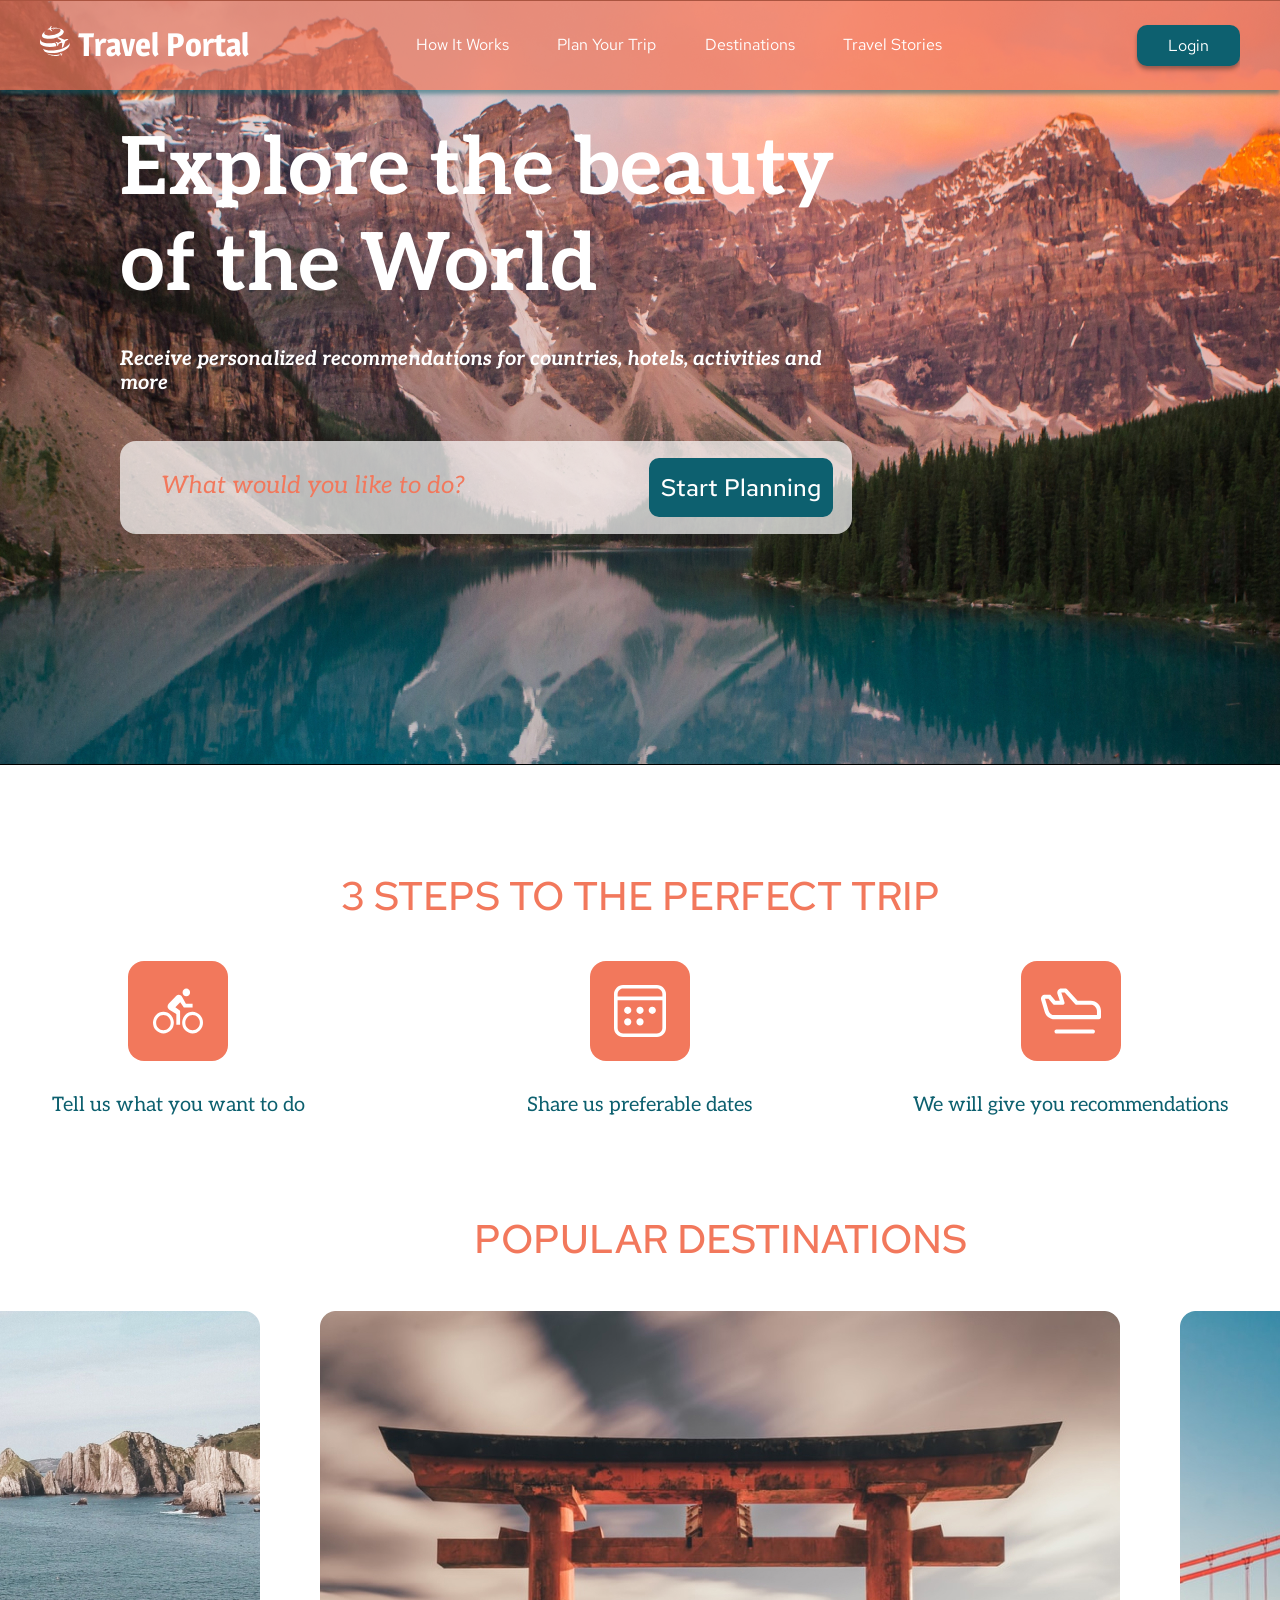
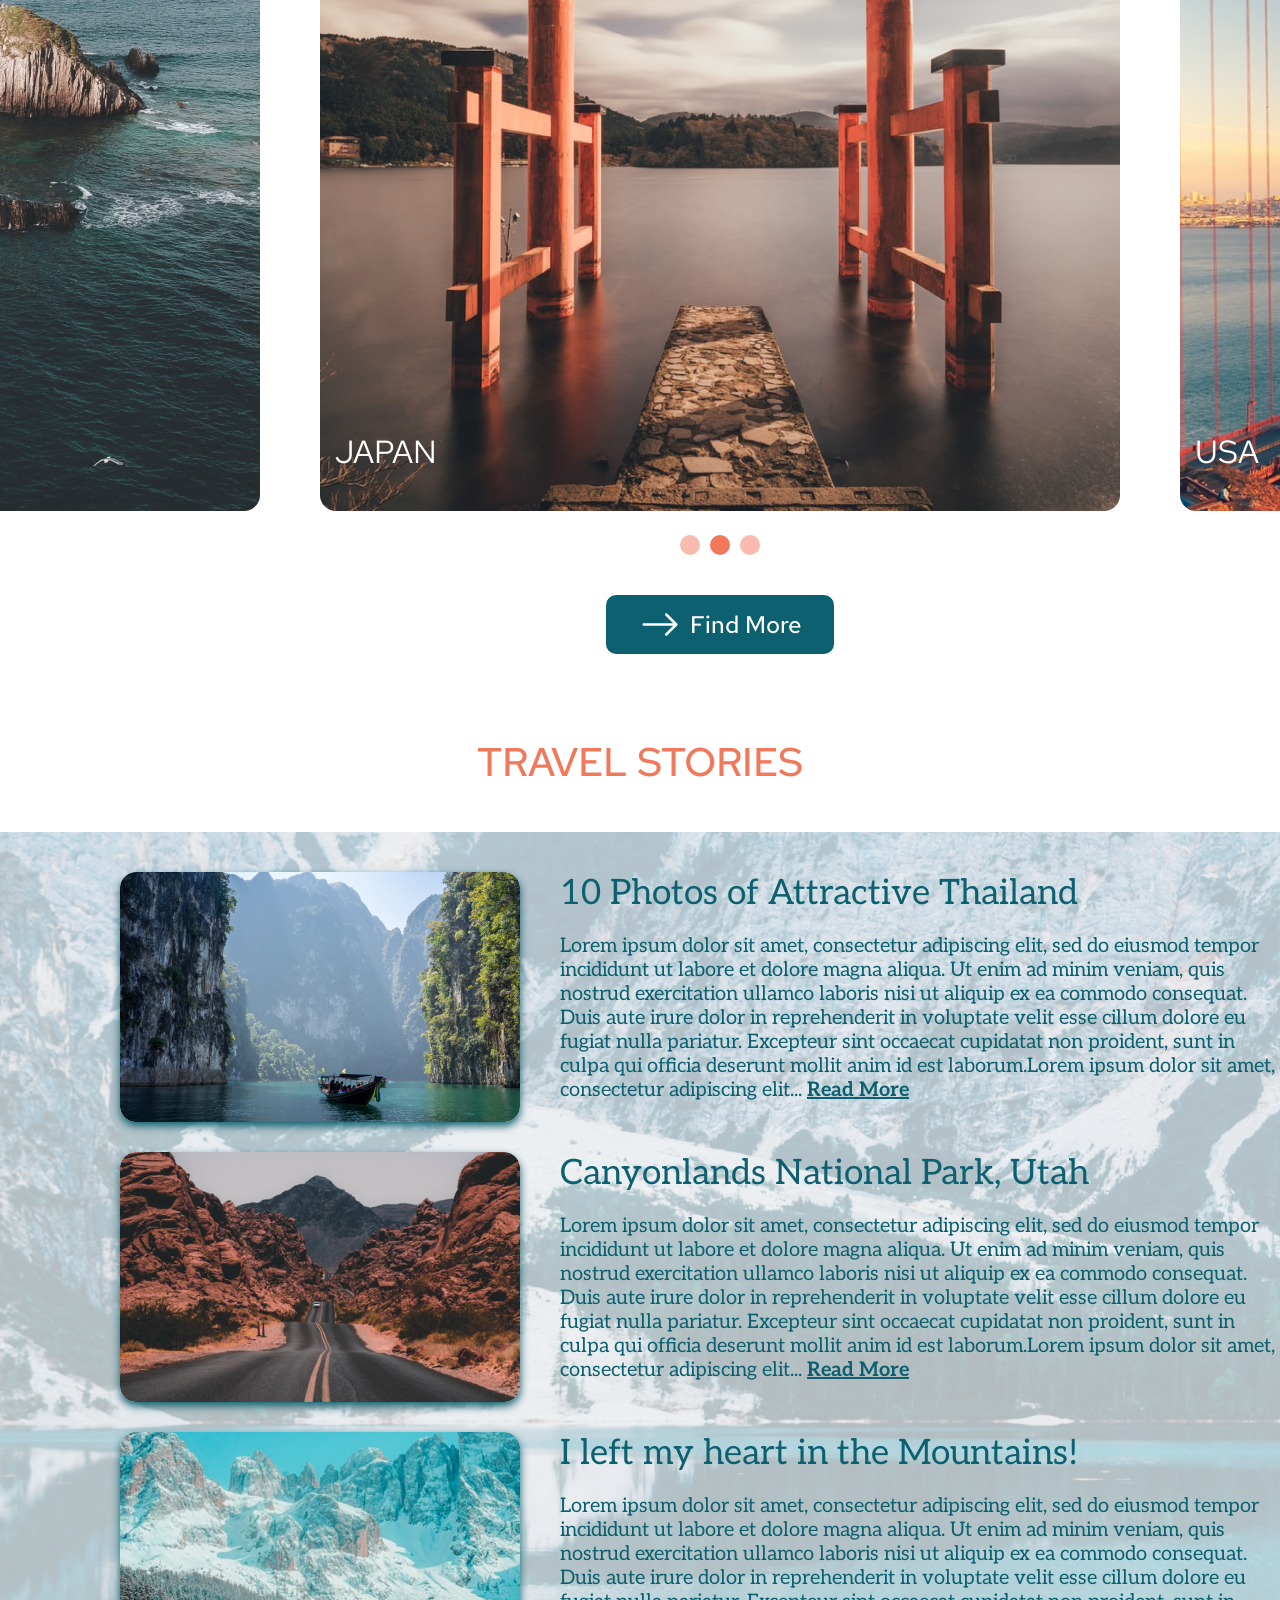
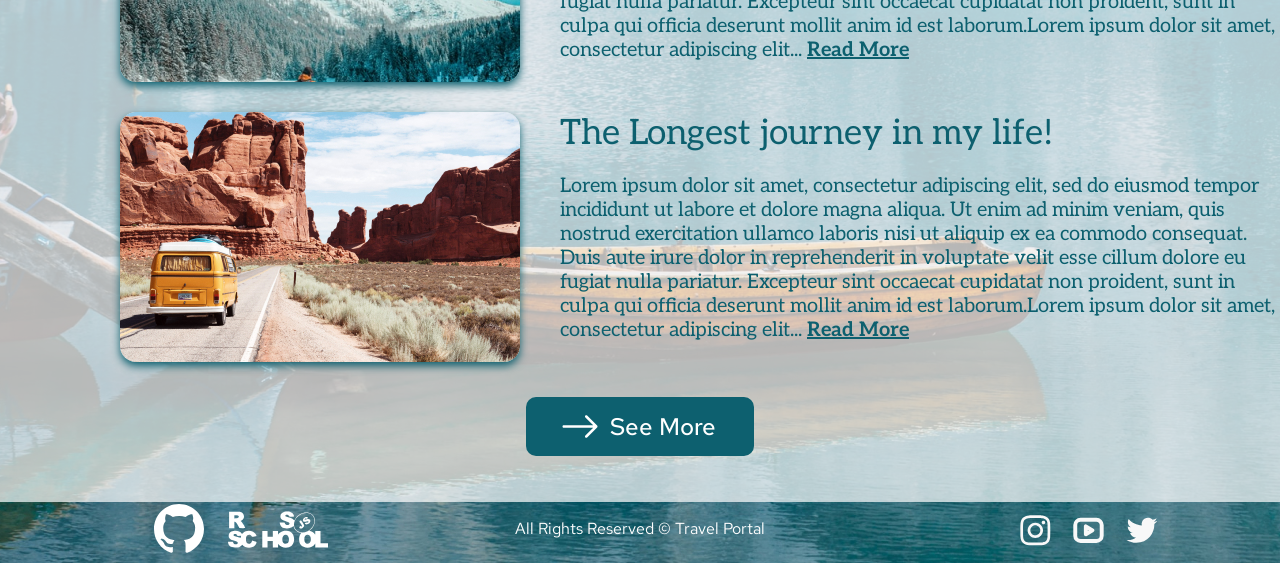
==== travel/index.html @ bf03be0b "Merge pull request #18 from rolling-scopes-school/travel Travel2" ====
<!DOCTYPE html>
<html lang="en">

<head>
  <meta charset="UTF-8">
  <meta http-equiv="X-UA-Compatible" content="IE=edge">
  <meta name="viewport" content="width=device-width, initial-scale=1.0">
  <link rel="stylesheet" href="style.css">
  <link rel="preconnect" href="https://fonts.gstatic.com">
  <link rel="icon" href="assets/svg/favicon.ico">
  <link
    href="https://fonts.googleapis.com/css2?family=Aleo:ital,wght@0,400;0,700;1,400;1,700&family=Red+Hat+Text:wght@500&display=swap"
    rel="stylesheet">
  <link href="https://fonts.googleapis.com/css2?family=Magra:wght@400;700&display=swap" rel="stylesheet">
  <title>Travel Portal</title>
</head>

<body>
  <header class="header">
    <div class="container header-container">
      <div class="portal">
        <a href="#" class="portal_text"><img src="assets/svg/portal.svg" class="portal_icon" alt="portal_icon">Travel
          Portal</a>
      </div>
      <nav class="nav">
        <img class="close_menu" src="assets/svg/close_menu.svg" alt="close_menu">
        <ul class="nav-list">
          <li class="nav-item menu1"><a href="#steps" class="nav-link">How It Works</a></li>
          <li class="nav-item menu2"><a href="#preview" class="nav-link">Plan Your Trip</a></li>
          <li class="nav-item menu3"><a href="#destinations" class="nav-link">Destinations</a></li>
          <li class="nav-item menu4"><a href="#stories" class="nav-link">Travel Stories</a></li>
          <li class="nav-item account"><a href="#" class="nav-link">Account</a></li>
          <li class="nav-item social_media"><a href="#social_media_footer" class="nav-link">Social Media</a></li>
        </ul>
      </nav>
      <div class="header_mobile">
      <div><img src="assets/svg/portal.svg" class="travel_mobile" alt="icon_travel">
      </div>
      <div class = "header_burger burger">
        <span class="burger_line line_first"></span>
        <span class="burger_line line_second"></span>
        <span class="burger_line line_third"></span>
      </div>
      </div>
      <form class="login_button">
        <button class="login"><span class="login_text">Login</span></button>
      </form>
    </div>
  </header>
  <main class="main">
    <div class="container main-container">
      <section class="section section-preview" id="preview">
        <div class="title_content">
          <h1 class="title">Explore the beauty of the World</h1>
          <p class="title2"><b>Receive personalized recommendations for countries, hotels, activities and more</b></p>
        </div>
        <form class="plantrip">
          <input type="text" id="plan" class="plan" placeholder="What would you like to do?">
          <button class="btn_plan"><span class="startplan">Start Planning</span></button>
        </form>
      </section>
      <section class="section section-steps" id="steps">
        <h2 class="section-title steps_title">3 STEPS TO THE PERFECT TRIP</h2>
        <div class="threesteps">
          <div class = "step_cont1">
          <div class="steps_item">
            <div class="steps_icon">
              <img src="assets/svg/step_1.svg" class="step_icon ic1" alt="step_icon">
            </div>
            <p class="steps_text">Tell us what you want to do</p>
          </div>
          </div>
          <div class = "step_cont2">
          <div class="steps_item">
            <div class="steps_icon">
              <img src="assets/svg/step_2.svg" class="step_icon ic2" alt="step_icon">
            </div>
            <p class="steps_text">Share us preferable dates</p>
          </div>
          </div>
          <div class = "step_cont3">
          <div class="steps_item">
            <div class="steps_icon">
              <img src="assets/svg/step_3.svg" class="step_icon ic3" alt="step_icon">
            </div>
            <p class="steps_text">We will give you recommendations</p>
          </div>
          </div>
        </div>
        <div class = "textsteps_mobile">
          <p class="step_mob1">Tell us what you want to do</p>
          <p class="step_mob2">Share us preferable dates</p>
          <p class="step_mob3">We will give you recommendations</p>
        </div>
      </section>
      <section class="section section-destinations" id="destinations">
        <h2 class="section-title dest_title">POPULAR DESTINATIONS</h2>
        <div class="dest_photo">
          <div class="dest_item1">
            <p class="dest_text">SPAIN</p>
            <p class="dest_text_mobile">SPAIN</p>
            <div class = "dest_navigation">
              <img src="assets/svg/arrow_left.svg" class="dest_icon1" alt="arrow_left">
              <img src="assets/svg/arrow_right.svg" class="dest_icon2"  alt="arrow_right">
            </div>
          </div>
          <div class="dest_item2">
            <p class="dest_text">JAPAN</p>
          </div>
          <div class="dest_item3">
            <p class="dest_text">USA</p>
          </div>
        </div>
        <div class="dest_bottom">
          <div class="slider_btn">
            <div class="slider slider_1"></div>
            <div class="slider slider_2"></div>
            <div class="slider slider_3"></div>
          </div>
          <button class="btn_dest"><img src="assets/svg/arrow.svg" class="dest_icon" alt="arrow">Find More</button>
        </div>
      </section>
      <section class="section section-stories" id="stories">
        <h2 class="section-title stories_title">TRAVEL STORIES</h2>
        <div class="stories_bg">
          <div class="story">
            <img class="story_img" src="assets/img/story_1.jpg" alt="story_img">
            <img class="story_img_mobile" src="assets/img/story_1_mobile.jpg" alt="story_img_mobile">
            <div class="story_test_wrapp">
              <h3 class="story_title">10 Photos of Attractive Thailand</h3>
              <p lang="zxx" class="story_text">Lorem ipsum dolor sit amet, consectetur adipiscing elit, sed do eiusmod
                tempor incididunt ut labore et
                dolore magna aliqua. Ut enim ad minim veniam, quis nostrud exercitation ullamco laboris nisi ut aliquip
                ex
                ea commodo consequat. Duis aute irure dolor in reprehenderit in voluptate velit esse cillum dolore eu
                fugiat
                nulla pariatur. Excepteur sint occaecat cupidatat non proident, sunt in culpa qui officia deserunt
                mollit
                anim id est laborum.Lorem ipsum dolor sit amet, consectetur adipiscing elit... <span
                  class="readmore"><b>Read More</b></span></p>
              <p lang="zxx" class="text_hide">Lorem ipsum dolor sit amet, consectetur adipiscing elit, sed do eiusmod tempor 
                incididunt ut labore et dolore magna aliqua. Ut enim ad minim veniam, quis nostrud exercitation ullamco laboris 
                nisi ut aliquip ex ea commodo consequat. Duis aute irure dolor in reprehenderit in voluptate velit esse cillum dolore 
                eu fugiat nulla.Lorem ipsum dolor sit a... <span class="readmore"><b>Read More</b></span></p>
            </div>
          </div>
          <div class="story">
            <img class="story_img" src="assets/img/story_2.jpg" alt="story_img">
            <img class="story_img_mobile" src="assets/img/story_2_mobile.jpg" alt="story_img_mobile">
            <div class="story_test_wrapp">
              <h3 class="story_title">Canyonlands National Park, Utah</h3>
              <p lang="zxx" class="story_text">Lorem ipsum dolor sit amet, consectetur adipiscing elit, sed do eiusmod
                tempor incididunt ut labore et
                dolore magna aliqua. Ut enim ad minim veniam, quis nostrud exercitation ullamco laboris nisi ut aliquip
                ex
                ea commodo consequat. Duis aute irure dolor in reprehenderit in voluptate velit esse cillum dolore eu
                fugiat
                nulla pariatur. Excepteur sint occaecat cupidatat non proident, sunt in culpa qui officia deserunt
                mollit
                anim id est laborum.Lorem ipsum dolor sit amet, consectetur adipiscing elit... <span
                  class="readmore"><b>Read More</b></span></p>
              <p lang="zxx" class="text_hide">Lorem ipsum dolor sit amet, consectetur adipiscing elit, sed do eiusmod tempor 
                incididunt ut labore et dolore magna aliqua. Ut enim ad minim veniam, quis nostrud exercitation ullamco laboris 
                nisi ut aliquip ex ea commodo consequat. Duis aute irure dolor in reprehenderit in voluptate velit esse cillum dolore 
                eu fugiat nulla.Lorem ipsum dolor sit a... <span class="readmore"><b>Read More</b></span></p>
            </div>
          </div>
          <div class="story">
            <img class="story_img" src="assets/img/story_3.jpg" alt="story_img">
            <img class="story_img_mobile" src="assets/img/story_3_mobile.jpg" alt="story_img_mobile">
            <div class="story_test_wrapp">
              <h3 class="story_title">I left my heart in the Mountains!</h3>
              <p lang="zxx" class="story_text">Lorem ipsum dolor sit amet, consectetur adipiscing elit, sed do eiusmod
                tempor incididunt ut labore et
                dolore magna aliqua. Ut enim ad minim veniam, quis nostrud exercitation ullamco laboris nisi ut aliquip
                ex
                ea commodo consequat. Duis aute irure dolor in reprehenderit in voluptate velit esse cillum dolore eu
                fugiat
                nulla pariatur. Excepteur sint occaecat cupidatat non proident, sunt in culpa qui officia deserunt
                mollit
                anim id est laborum.Lorem ipsum dolor sit amet, consectetur adipiscing elit... <span
                  class="readmore"><b>Read More</b></span></p>
              <p lang="zxx" class="text_hide">Lorem ipsum dolor sit amet, consectetur adipiscing elit, sed do eiusmod tempor 
                incididunt ut labore et dolore magna aliqua. Ut enim ad minim veniam, quis nostrud exercitation ullamco laboris 
                nisi ut aliquip ex ea commodo consequat. Duis aute irure dolor in reprehenderit in voluptate velit esse cillum dolore 
                eu fugiat nulla.Lorem ipsum dolor sit a... <span class="readmore"><b>Read More</b></span></p>
            </div>
          </div>
          <div class="story story4">
            <img class="story_img" src="assets/img/story_4.jpg" alt="story_img">
            <img class="story_img_mobile img4" src="assets/img/story_4_mobile.jpg" alt="story_img_mobile">
            <div class="story_test_wrapp">
              <h3 class="story_title">The Longest journey in my life!</h3>
              <p lang="zxx" class="story_text">Lorem ipsum dolor sit amet, consectetur adipiscing elit, sed do eiusmod
                tempor incididunt ut labore et
                dolore magna aliqua. Ut enim ad minim veniam, quis nostrud exercitation ullamco laboris nisi ut aliquip
                ex
                ea commodo consequat. Duis aute irure dolor in reprehenderit in voluptate velit esse cillum dolore eu
                fugiat
                nulla pariatur. Excepteur sint occaecat cupidatat non proident, sunt in culpa qui officia deserunt
                mollit
                anim id est laborum.Lorem ipsum dolor sit amet, consectetur adipiscing elit... <span
                  class="readmore"><b>Read More</b></span></p>
              <p lang="zxx" class="text_hide">Lorem ipsum dolor sit amet, consectetur adipiscing elit, sed do eiusmod tempor 
                incididunt ut labore et dolore magna aliqua. Ut enim ad minim veniam, quis nostrud exercitation ullamco laboris 
                nisi ut aliquip ex ea commodo consequat. Duis aute irure dolor in reprehenderit in voluptate velit esse cillum dolore 
                eu fugiat nulla.Lorem ipsum dolor sit a... <span class="readmore"><b>Read More</b></span></p>
            </div>
          </div>
          <div class="story_bottom">
            <button class="btn_story"><img src="assets/svg/arrow.svg" class="story_icon" alt="arrow">See More</button>
          </div>
        </div>
      </section>
    </div>
  </main>
  <footer class="footer">
    <div class="container footer-container">
      <div class="my_page"><a href="https://github.com/Nastasyma"><img src="assets/svg/github_logo.svg"
            class="footer-link" alt="gh_logo"></a>
        <a href="https://rs.school/js-stage0/"><img src="assets/svg/rs_school_js_logo.svg" class="rsschool"
            alt="rs_school_js"></a>
      </div>
      <p class="footer_text">All Rights Reserved © Travel Portal</p>
      <div id="social_media_footer">
        <ul class="footer_nav">
          <li class="footer_icon"><img src="assets/svg/insta_img.svg" class="footer_icon" alt="instagramm">
          </li>
          <li class="footer_icon"><img src="assets/svg/youtube_img.svg" class="footer_icon" alt="youtube">
          </li>
          <li class="footer_icon"><img src="assets/svg/twitter_img.svg" class="footer_icon" alt="twitter">
          </li>
        </ul>
      </div>
    </div>
  </footer>
  <script src="./index.js"></script>
</body>

</html>
---- travel/style.css ----
html {
  scroll-behavior: smooth;
}

* {
  box-sizing: border-box;
}

body {
  width: 100%;
  font-family: 'Aleo';
  font-size: 16px;
  font-style: normal;
  line-height: 1.2;
  font-weight: normal;
  background-color: #ffffff;
  background: top center url('assets/img/header_img.jpg') no-repeat,
    bottom center url('assets/img/bottom_img.jpg') no-repeat;
  margin: 0 auto;
}

.container {
  max-width: 1440px;
  margin: 0 auto;
  overflow: hidden;
}

/* ------------ header start ------------ */

.header-container {
  max-width: 1200px;
  height: 90px;
  display: flex;
  justify-content: space-between;
  align-items: center;
  flex-wrap: wrap;
}

.header {
  background: rgba(242, 120, 92, 0.7);
  box-shadow: 0px 4px 4px rgba(13, 96, 111, 0.5);
  max-width: 1440px;
  margin: 0 auto;
}

.portal {
  display: flex;
  align-items: flex-end;
  transition: 0.5s;
  padding-bottom: 4px;
}

.portal:hover {
  position: relative;
  bottom: 3px;
}

.portal_icon {
  padding-right: 8px;
  padding-top: 5px;
}

.portal_text {
  text-decoration: none;
  font-family: 'Magra', sans-serif;
  font-weight: 600;
  font-size: 32px;
  color: #ffffff;
}

.login {
  width: 103px;
  height: 41px;
  margin-left: 28px;
  cursor: pointer;
  background-color: #0D606F;
  border-radius: 10px;
  border-style: none;
  box-shadow: 0px 4px 4px rgba(0, 0, 0, 0.25),
    0px 2px 3px rgba(13, 96, 111, 0.16);
  font-family: 'Red Hat Text', sans-serif;
  transition: 0.5s;

}

.login:hover {
  background: #4b5153;
}

.login_text {
  padding: 10px 30px 10px 25px;
  font-family: 'Red Hat Text', sans-serif;
  font-size: 16px;
  color: #ffffff;
}

.nav-list {
  width: 527px;
  display: flex;
  justify-content: space-between;
  list-style: none;
  flex-wrap: wrap;
  padding-left: 0;
}
.account {
  display: none;
}
.social_media {
  display: none;
}
.close_menu {
  cursor: pointer;
  display: none;
  transition: 0.3s;
}
.close_menu:hover, .close_menu:focus, .close_menu:active {
  filter: invert(50%) drop-shadow(2px 3px 5px black);
}
.nav-link {
  color: #ffffff;
  line-height: 50px;
  text-decoration: none;
  transition: 0.5s;
}

.nav-item {
  font-family: 'Red Hat Text', sans-serif;
  font-size: 16px;
}

.nav-item a:hover {
  color: #8c8888;
}
.header_mobile {
  width: 358px;
  padding-top: 35px;
  margin-left: 16px;
  display: none;
}
.header_burger {
  width: 26px;
  height: 16px;
  position: relative;
  cursor: pointer;
  margin-top: 7px;
  margin-right: 9px;
}
.header_burger:hover, .header_burger:focus, .header_burger:active {
  filter: invert(50%) drop-shadow(2px 3px 5px black);
}
.burger_line {
  position: absolute;
  right: 0;
  display: block;
  width: 100%;
  height: 3px;
  background-color: #ffffff;
}
.line_first {
  top: 0;
}
.line_second {
  top: 50%;
  transform: translateY(-50%);
}
.line_third {
  bottom: 0;
}

/* ------------ header end ------------ */

/* ------------ section-preview start------------ */

.section-preview {
  padding: 32px 428px 309px 120px;
}

.title {
  color: #ffffff;
  margin: 0 auto;
  font-weight: 700;
  font-size: 80px;
  line-height: 96px;
}

.title2 {
  font-style: italic;
  font-size: 20px;
  color: #ffffff;
  margin-top: 33px;
  margin-bottom: 0;
}

.title_content {
  padding-bottom: 46px;
}

.plantrip {
  display: flex;
  justify-content: space-between;
  align-items: center;
  border-radius: 16px;
  background: rgba(255, 255, 255, 0.7);
}

.plan {
  border: none;
  outline: none;
  appearance: none;
  background: none;
  font-family: 'Aleo', serif;
  font-style: italic;
  font-weight: 400;
  font-size: 24px;
  color: #F2785C;
  width: 560px;
  height: 25px;
  margin: 32px 43px 36px 39px;
}

.btn_plan {
  width: 228px;
  height: 59px;
  cursor: pointer;
  background-color: #0D606F;
  border-radius: 10px;
  border-style: none;
  box-shadow: 0px, 2px rgba(13, 96, 111, 0.16),
    0px, 0px rgba(13, 96, 111, 0.08);
  padding: 10px, 32px, 10px, 32px;
  margin-right: 19px;
  transition: 0.5s;
}

.btn_plan:hover {
  background: #0d202b;
}

.startplan {
  font-family: 'Red Hat Text', sans-serif;
  font-weight: 500;
  font-size: 24px;
  color: #ffffff;
}

::placeholder {
  font-family: 'Aleo', serif;
  font-style: italic;
  font-weight: 400;
  font-size: 24px;
  color: #F2785C;
}

.section-title {
  color: #F2785C;
  font-family: 'Red Hat Text', sans-serif;
  font-weight: 500;
  font-size: 40px;
  text-align: center;
}

/* ------------ section-preview end ------------ */

/* ------------ section-steps start ------------ */

.section-steps {
  padding-top: 5px;
  max-width: 1177px;
  margin: 0 auto;
}

.steps_title {
  margin: 24px 0 41px 0;
}

.threesteps {
  display: flex;
  justify-content: space-between;
}

.steps_item {
  width: auto;
  display: flex;
  flex-direction: column;
  align-items: center;
}

.step_cont1 {
  width: 33%;
  display: flex;
  justify-content: flex-start;
}

.step_cont2 {
  width: 33%;
  display: flex;
  justify-content: center;
}

.step_cont3 {
  width: 33%;
  display: flex;
  justify-content: flex-end;
}

.steps_icon {
  display: flex;
  justify-content: space-around;
  width: 100px;
  height: 100px;
  background: #f2785c;
  border-radius: 16px;
}

.steps_text {
  font-weight: 400;
  font-size: 20px;
  color: #0D606F;
  padding-top: 12px;
}

.textsteps_mobile {
  display: none;
}

/* ------------ section-steps end ------------ */

/* ------------ section-destinations start ------------ */

.section-destinations {
  width: 2520px;
  padding-top: 45px;
  margin: 0 auto;
  margin-left: -540px;
}

.dest_photo {
  display: flex;
  justify-content: space-between;
}

.dest_item1 {
  width: 800px;
  height: 800px;
  background: url('assets/img/destination_1.jpg') no-repeat;
  margin: 15px 28px 0 0;
}

.dest_item2 {
  width: 800px;
  height: 800px;
  background: url('assets/img/destination_2.jpg') no-repeat;
  margin: 15px 28px 0 28px;
}

.dest_item3 {
  width: 800px;
  height: 800px;
  background: url('assets/img/destination_3.jpg') no-repeat;
  margin: 15px 0 0 28px;
}

.dest_navigation {
  display: none;
}

.dest_text {
  font-family: 'Red Hat Text', sans-serif;
  font-size: 32px;
  color: #ffffff;
  padding: 690px 0 0 15px;
}
.dest_text_mobile {
  display: none;
}

.dest_bottom {
  max-width: 1200px;
  margin: auto;
  display: flex;
  flex-direction: column;
  align-items: center;
  align-content: space-between;
}

.slider_btn {
  display: flex;
  width: 80px;
  justify-content: space-between;
  margin: 24px 0 40px 0;
}

.slider {
  width: 20px;
  height: 20px;
  border-radius: 50%;
  background: rgba(242, 120, 92, 0.5);
}

.slider_2 {
  background: #f2785c;
}

.btn_dest {
  display: flex;
  align-items: center;
  width: 228px;
  height: 59px;
  cursor: pointer;
  background-color: #0D606F;
  border-radius: 10px;
  border-style: none;
  box-shadow: 0px, 2px rgba(13, 96, 111, 0.16),
    0px, 0px rgba(13, 96, 111, 0.08);
  font-family: 'Red Hat Text', sans-serif;
  font-weight: 500;
  font-size: 24px;
  color: #ffffff;
  transition: 0.5s;
}

.btn_dest:hover {
  background: #0d202b;
}

.dest_icon {
  margin: 0 12px 0 30px;
}

/* ------------ section-destinations end ------------ */

/* ------------ section-stories start ------------ */

.section-stories {
  margin-top: 84px;
}

.stories_bg {
  background-color: rgba(255, 255, 255, 0.7);
  height: 1270px;
}

.story {
  max-width: 1200px;
  margin: 0 auto;
  display: flex;
  margin: 30px 0 30px 120px;
}

.story:first-child {
  padding-top: 40px;
}
.story4 {
  margin-bottom: 35px;
}
.story_bottom {
  margin-top: 5px;
}

.stories_title {
  padding-bottom: 12px;
}

.btn_story {
  display: flex;
  align-items: center;
  width: 228px;
  height: 59px;
  cursor: pointer;
  background-color: #0D606F;
  border-radius: 10px;
  border-style: none;
  box-shadow: 0px, 2px rgba(13, 96, 111, 0.16),
    0px, 0px rgba(13, 96, 111, 0.08);
  font-family: 'Red Hat Text', sans-serif;
  font-weight: 500;
  font-size: 24px;
  color: #ffffff;
  margin: 0 auto;
  transition: 0.5s;
}

.btn_story:hover {
  background: #0d202b;
}

.story_icon {
  margin: 0 12px 0 30px;
}

.story_text {
  font-weight: 400;
  font-size: 20px;
  color: #0d606f; 
}
.text_hide {
  display: none;
}

.story_title {
  font-weight: 400;
  font-size: 35px;
  color: #0d606f;
  margin-top: 0;
  margin-bottom: 0;
}

.story_img {
  filter: drop-shadow(0px 4px 4px #0d606f);
  border-radius: 16px;
  margin-right: 40px;
}
.story_img_mobile {
  display: none;
}

.readmore {
  text-decoration-line: underline;
  cursor: pointer;
}

.readmore:hover {
  color: #0d202b;
}

/* ------------ section-stories end ------------ */

/* ------------ footer start ------------ */

.footer {
  margin: 0 auto;
}

.footer-container {
  display: flex;
  justify-content: space-between;
  align-items: center;
}

.footer_nav {
  display: flex;
  justify-content: space-between;
  align-items: center;
  margin-right: 102px;
  margin-top: 12px;
}

.footer_icon {
  width: 33px;
  height: 33px;
  list-style: none;
  cursor: pointer;
  margin-right: 20px;
}

.footer_icon:hover {
  position: relative;
  bottom: 3px;
}

.footer_text {
  font-family: 'Red Hat Text', sans-serif;
  font-size: 16px;
  color: #ffffff;
  padding-right: 53px;
  margin-top: 10px;
  margin-right: 5px;
}

.footer-link {
  width: 50px;
  height: 50px;
  margin-left: 30px;
}

.footer-link:hover {
  position: relative;
  bottom: 3px;
}

.rsschool {
  width: 100px;
  height: 50px;
  margin-left: 20px;
  margin-right: 30px
}

.rsschool:hover {
  position: relative;
  bottom: 3px;
}

.my_page {
  margin-left: 124px;
}

/* ------------ footer end ------------ */

/* --- media queries start --- */


@media (max-width: 1024px) {
  .section {
    width: 100%;
  }
  .title {
    font-size: 70px;
  }
  .nav-list {
    width: 420px;
  }
  .section-preview {
    margin: 0;
  }
  .section-title {
    font-size: 32px;
  }
  .section-preview {
    padding: 32px 320px 190px 120px;
  }
  .section-destinations {
    margin: 0;
  }
  .story_img {
    margin-right: 40px;
  }
  .dest_item1 {
    width: 360px;
    height: 210px;
    background: url('assets/img/destination_1_mobile.jpg') no-repeat;
    border-radius: 16px;
    margin: 15px 15px 0 0;
  }
  .dest_item2 {
    width: 360px;
    height: 210px;
    background: url('assets/img/destination_2_mobile.jpg') no-repeat;
    border-radius: 16px;
    margin: 15px 15px 0 15px;
  }  
  .dest_item3 {
    width: 360px;
    height: 210px;
    background: url('assets/img/destination_3_mobile.jpg') no-repeat;
    border-radius: 16px;
    margin: 15px 0 0 15px;
  }
  .dest_text {
    padding: 160px 0 0 15px;
    font-size: 16px;
  }
  .story_img {
    display: none;
  }
  .story_img_mobile {
    display: block;
    filter: drop-shadow(0px 4px 4px #0d606f);
    border-radius: 16px;
    margin-right: 10px;
    margin-bottom: 15px;
  }


}
@media (max-width: 768px) {
  .title {
    font-size: 40px;
    line-height: 50px;
  }
  .nav-list {
    width: 320px;
  }
  .portal {
    width: 20%;
  }
  .nav {
    width: 30%;
  }
  .login_button {
    width: 20%;
  }
  .portal_text {
    font-size: 16px;
  }
  .nav-item {
    width: 20%;
  }
  .nav-link {
    font-size: 12px;
    line-height: 30px;
  }
  .section-title {
    font-size: 24px;
  }
  .section-preview {
    padding: 32px 120px 350px 120px;
  }
  .story_text {
    display: none;
  }
  .text_hide {
    display: block;
    font-weight: 400;
    font-size: 16px;
    color: #0d606f;
    margin-top: 12px;
  }
  .story_title {
    font-size: 24px;
    font-weight: 700;
  }
}

@media (max-width: 390px) {
  body { 
    background: top center url('assets/img/header_img_mobile.jpg') no-repeat,
    bottom center url('assets/img/bottom_img_mobile.jpg') no-repeat;
  }
  .header_mobile {
    display: flex;
    justify-content: space-between;
  }
  .header {
    background: linear-gradient(to bottom,#0D606F 0%, rgba(13, 96, 111, 0) 70%);
    box-shadow: none;
  }
  .account {
    display: block;
  }
  .social_media {
    display: block;
  }
  .portal {
    width: 100%;
  }
  .nav {
    width: 100%;
    position: absolute;
    top: 0;
    right: 0;
    width: 165px;
    height: 250px;
    background-color: #F2785C;
    border-radius: 10px;
    filter: drop-shadow(0px 4px 3px rgba(13, 96, 111, 0.25));
    margin: 0 auto;
    z-index: 10;
    transition: 0.5s;
    transform: translateX(100%);
  }
  .open_menu {
    transform: translateX(0);
  }
  .nav-list {
    text-align: end;
    margin: 0 15px 40px 44px;
    width: 106px;
    height: 176px;
    flex-direction: column;
    flex-wrap: nowrap;
  }
  .nav-item {
    width: 100%;
    padding-bottom: 1px;
  }
  .nav-link {
    font-size: 16px;
  }
  .close_menu {
    display: block;
    padding: 10px 0 0 10px;
  }
  .title, .title2, .login, .login_button, .portal, .dest_item2, .dest_item3, .dest_text, .story_img, .my_page, .footer_text {
    display: none;
  }
  .section-preview {
    padding: 0 0 55px 0;
  }
  .plantrip {
    max-width: 360px;
    height: 48px;
    margin-left: 15px;
    margin-top: 5px;
  }
  .plan, ::placeholder {
    font-size: 14px;
    margin-left: 15px;
    padding-top: 7px;
  }
  .btn_plan {
    height: 30px;
    margin-right: 11px;
    padding-bottom: 3px;
  }
  .startplan {
    font-size: 11px;
  }
  .section-title {
    font-size: 14px;
  }
  .threesteps {
    padding: 0 15px;
  }
  .steps_icon {
    width: 70px;
    height: 70px;
    margin-top: -20px;
    padding: 19px;
  }
  .ic1 {
    width: 35px;
    height: 32px;
  }
  .ic2 {
    width: 35px;
    height: 35px;
  }
  .ic3 {
    width: 40px;
    height: 30px;
  }
  .steps_text {
    display: none;
  }
  .textsteps_mobile {
    display: flex;
    font-size: 10px;
    font-weight: 400;
    color: #0D606F;
    padding: 10px 15px 0 15px;
  }
  .step_mob1 {
    text-align: left;
  }
  .step_mob2 {
    width: 80%;
    text-align: center;
    padding-left: 13px;
  }
  .step_mob3 {
    width: 33%;
    text-align: right;
    margin-left: 10px;
  }
  .section-destinations {
    margin: 0 auto;
    padding: 0 15px;
  }
  .dest_photo {
    padding-top: 10px;
  }
  .dest_item1 {
    width: 360px;
    height: 210px;
    background: url('assets/img/destination_1_mobile.jpg') no-repeat;
    border-radius: 16px;
    margin: 0 auto;
  }
  .dest_text_mobile {
    display: block;
    font-family: 'Red Hat Text', sans-serif;
    font-size: 20px;
    color: #ffffff;
    margin: 0 auto;
    padding: 8px 0 0 15px;
  }
  .dest_bottom {
    margin-top: -20px;
  }
  .slider_btn {
    width: 36px;
    margin: 0 0 21px 0;
  }
  .slider {
    width: 8px;
    height: 8px;
  }
  .slider_1 {
    background: #f2785c
  }
  .slider_2 {
    background: rgba(242, 120, 92, 0.5);;
  }
  .dest_navigation {
    display: flex;
    justify-content: space-between;
    padding: 57px 5px;
  }
  .btn_dest {
    width: 92px;
    height: 30px;
    font-size: 11px;
    padding: 7px 12px;
  }
  .dest_icon {
    width: 10px;
    height: 10px;
    margin: 0 6px 0 0;
  }
  .section-stories {
    margin: 20px 0 0 0;
  }
  .stories_title {
    padding: 0;
  }
  .story_title {
    font-size: 11px;
    font-weight: 700;
  }
  .story_text {
    display: none;
  }
  .text_hide {
    display: block;
    font-weight: 400;
    font-size: 9px;
    color: #0d606f;
    margin-top: 12px;
  }
  .story_test_wrapp {
    margin-top: 5px;
  }
  .story {
    margin: 0 auto;
    padding: 0 15px;
  }
  .story:first-child {
    padding-top: 10px;
  }
  .story_bottom {
    margin-top: 0;
  }
  .stories_bg {
    height: 630px;
  }
  .btn_story {
    width: 92px;
    height: 30px;
    font-size: 11px;
    padding: 7px 13px;
  }
  .story_icon {
    width: 10px;
    height: 10px;
    margin: 0 6px 0 0;
  }
  .footer_nav {
    margin: 0 auto;
    padding: 15px 120px 16px 129px;
  }
  .img4 {
    margin-bottom: 10px;
  }

}


/* --- media queries end --- */
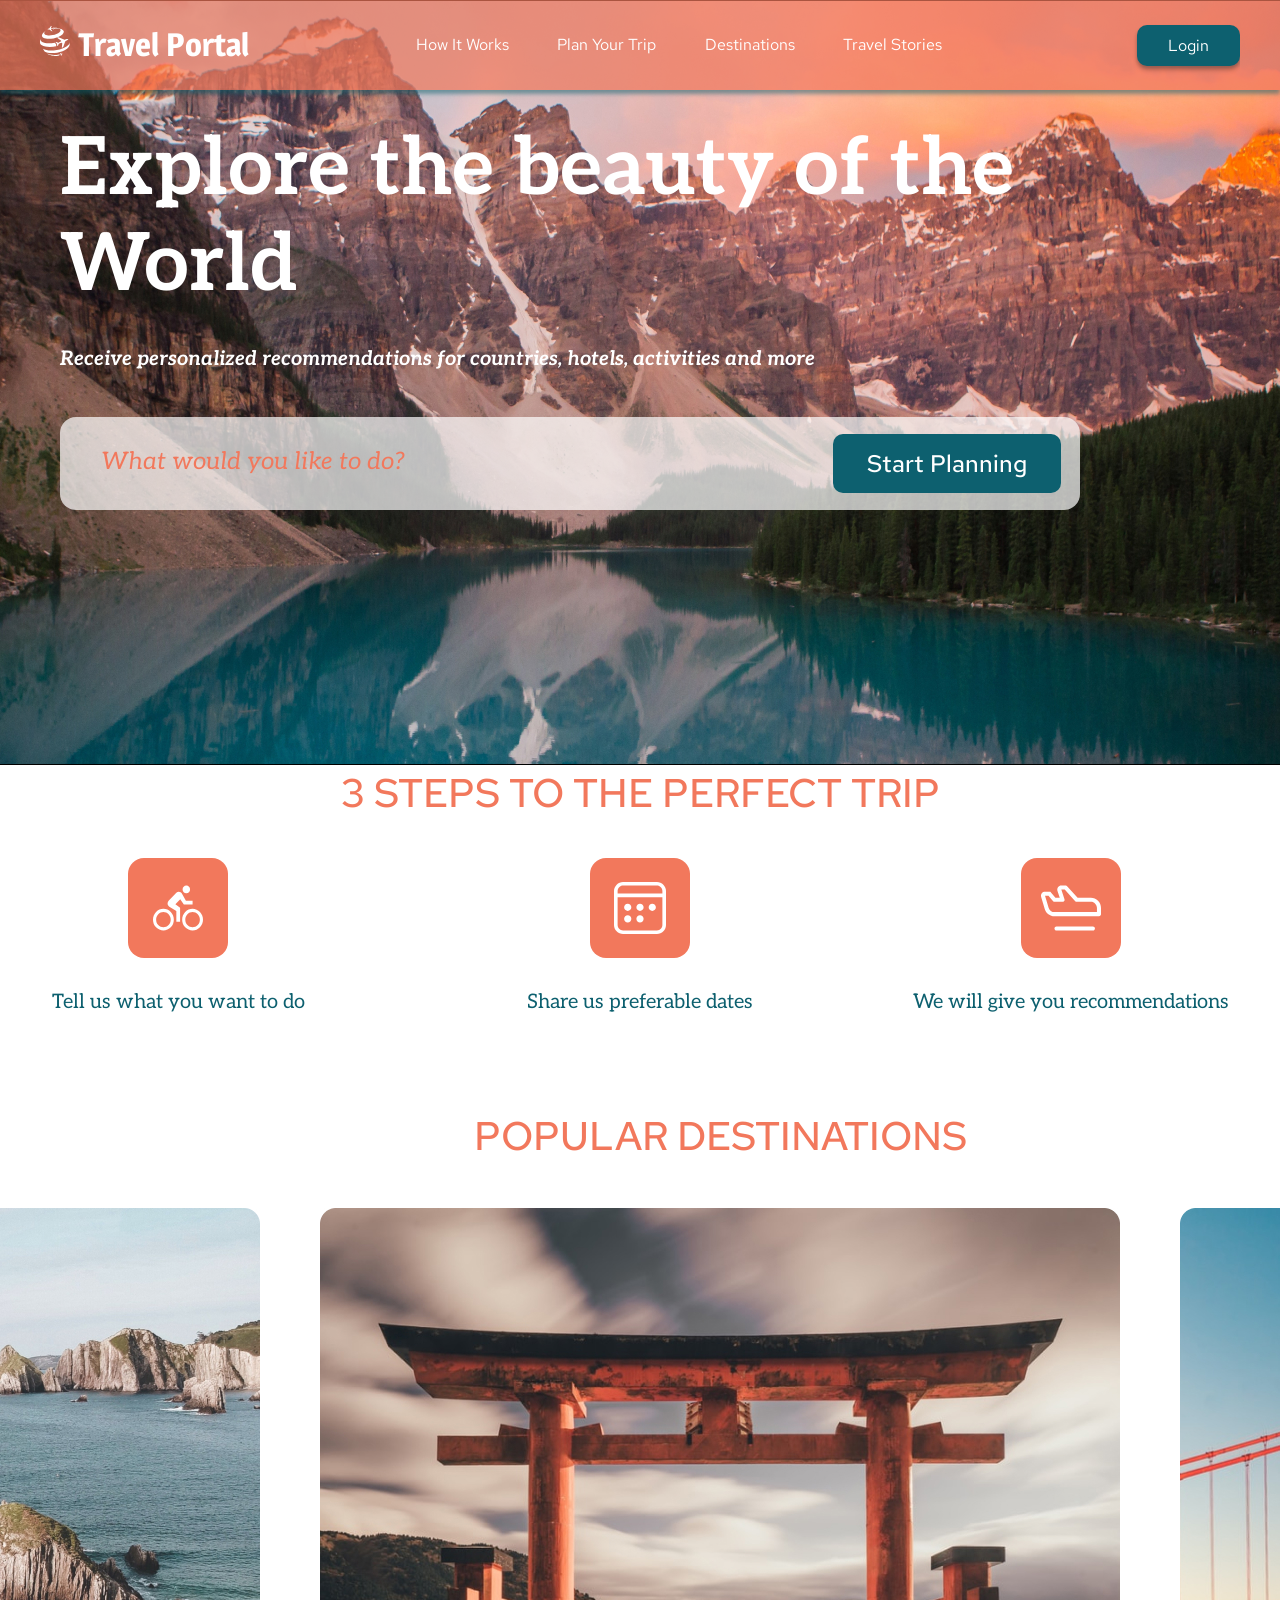
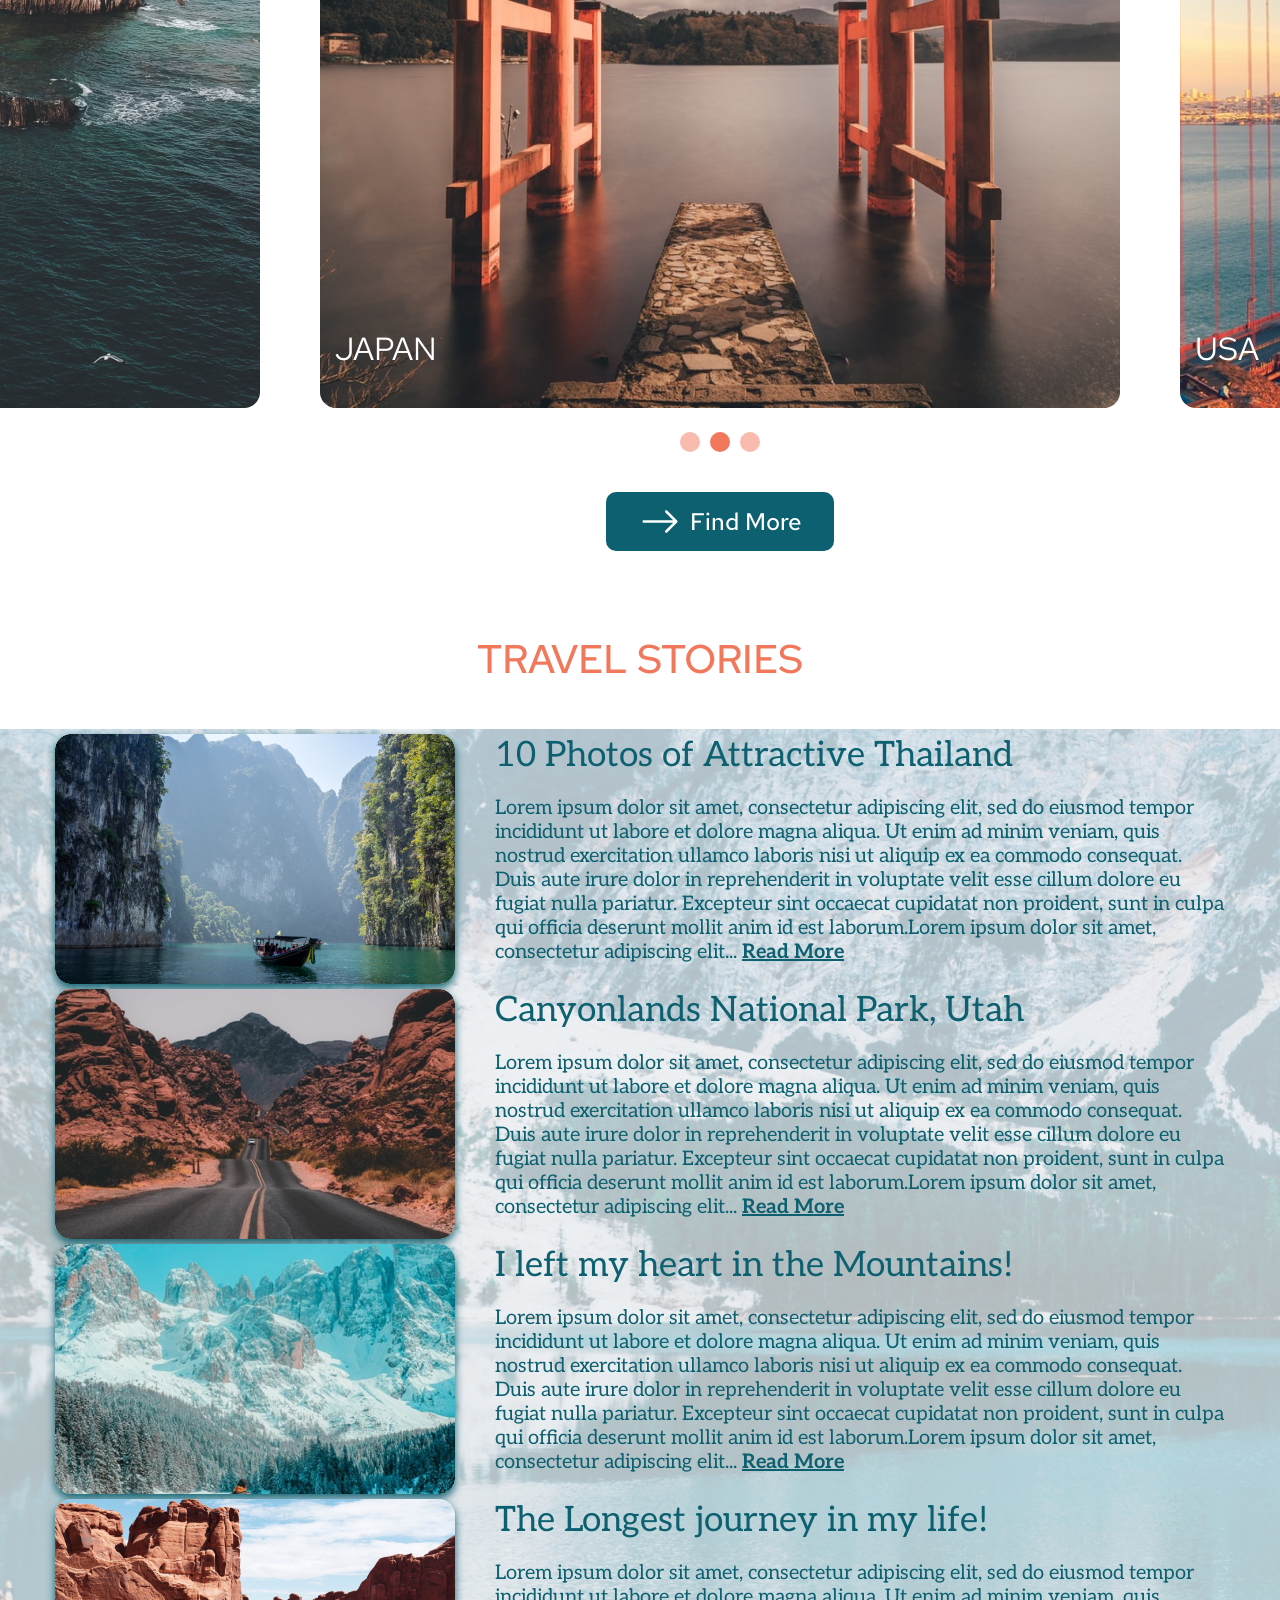
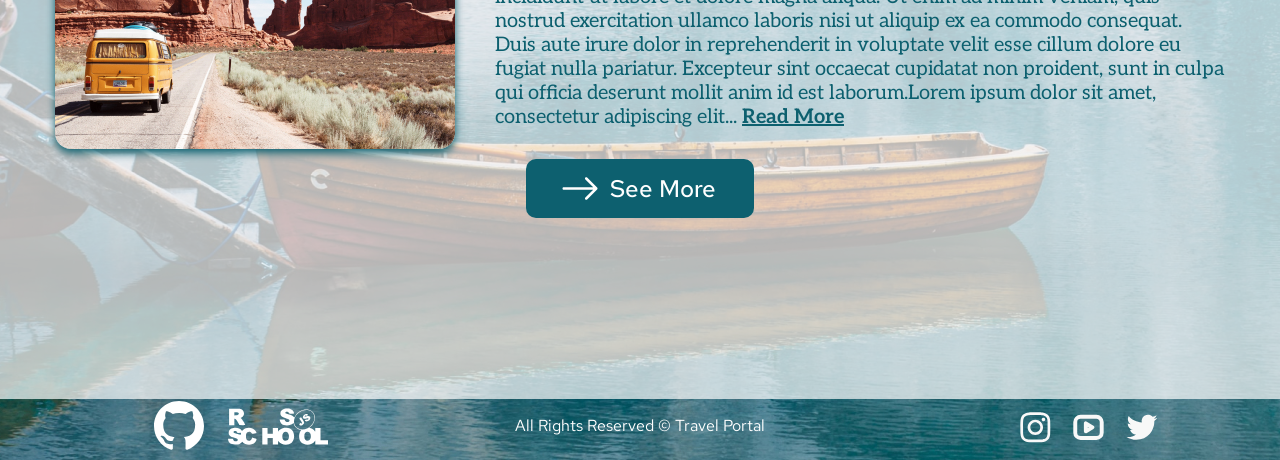
==== commit 234e0967: "Merge pull request #28 from rolling-scopes-school/travel Travel2" ====
--- a/travel/index.html
+++ b/travel/index.html
@@ -16,6 +16,7 @@
 </head>
 
 <body>
+  <div class="mobile_wrapper">
   <header class="header">
     <div class="container header-container">
       <div class="portal">
@@ -25,10 +26,10 @@
       <nav class="nav">
         <img class="close_menu" src="assets/svg/close_menu.svg" alt="close_menu">
         <ul class="nav-list">
-          <li class="nav-item menu1"><a href="#steps" class="nav-link">How It Works</a></li>
-          <li class="nav-item menu2"><a href="#preview" class="nav-link">Plan Your Trip</a></li>
-          <li class="nav-item menu3"><a href="#destinations" class="nav-link">Destinations</a></li>
-          <li class="nav-item menu4"><a href="#stories" class="nav-link">Travel Stories</a></li>
+          <li class="nav-item"><a href="#steps" class="nav-link">How It Works</a></li>
+          <li class="nav-item"><a href="#preview" class="nav-link">Plan Your Trip</a></li>
+          <li class="nav-item"><a href="#destinations" class="nav-link">Destinations</a></li>
+          <li class="nav-item"><a href="#stories" class="nav-link">Travel Stories</a></li>
           <li class="nav-item account"><a href="#" class="nav-link">Account</a></li>
           <li class="nav-item social_media"><a href="#social_media_footer" class="nav-link">Social Media</a></li>
         </ul>
@@ -41,6 +42,7 @@
         <span class="burger_line line_second"></span>
         <span class="burger_line line_third"></span>
       </div>
+      <div class="body_opacity"></div>
       </div>
       <form class="login_button">
         <button class="login"><span class="login_text">Login</span></button>
@@ -126,7 +128,7 @@
           <div class="story">
             <img class="story_img" src="assets/img/story_1.jpg" alt="story_img">
             <img class="story_img_mobile" src="assets/img/story_1_mobile.jpg" alt="story_img_mobile">
-            <div class="story_test_wrapp">
+            <div class="story_text_wrapp">
               <h3 class="story_title">10 Photos of Attractive Thailand</h3>
               <p lang="zxx" class="story_text">Lorem ipsum dolor sit amet, consectetur adipiscing elit, sed do eiusmod
                 tempor incididunt ut labore et
@@ -147,7 +149,7 @@
           <div class="story">
             <img class="story_img" src="assets/img/story_2.jpg" alt="story_img">
             <img class="story_img_mobile" src="assets/img/story_2_mobile.jpg" alt="story_img_mobile">
-            <div class="story_test_wrapp">
+            <div class="story_text_wrapp">
               <h3 class="story_title">Canyonlands National Park, Utah</h3>
               <p lang="zxx" class="story_text">Lorem ipsum dolor sit amet, consectetur adipiscing elit, sed do eiusmod
                 tempor incididunt ut labore et
@@ -168,7 +170,7 @@
           <div class="story">
             <img class="story_img" src="assets/img/story_3.jpg" alt="story_img">
             <img class="story_img_mobile" src="assets/img/story_3_mobile.jpg" alt="story_img_mobile">
-            <div class="story_test_wrapp">
+            <div class="story_text_wrapp">
               <h3 class="story_title">I left my heart in the Mountains!</h3>
               <p lang="zxx" class="story_text">Lorem ipsum dolor sit amet, consectetur adipiscing elit, sed do eiusmod
                 tempor incididunt ut labore et
@@ -189,7 +191,7 @@
           <div class="story story4">
             <img class="story_img" src="assets/img/story_4.jpg" alt="story_img">
             <img class="story_img_mobile img4" src="assets/img/story_4_mobile.jpg" alt="story_img_mobile">
-            <div class="story_test_wrapp">
+            <div class="story_text_wrapp">
               <h3 class="story_title">The Longest journey in my life!</h3>
               <p lang="zxx" class="story_text">Lorem ipsum dolor sit amet, consectetur adipiscing elit, sed do eiusmod
                 tempor incididunt ut labore et
@@ -216,7 +218,8 @@
   </main>
   <footer class="footer">
     <div class="container footer-container">
-      <div class="my_page"><a href="https://github.com/Nastasyma"><img src="assets/svg/github_logo.svg"
+      <div class="my_page">
+        <a href="https://github.com/Nastasyma"><img src="assets/svg/github_logo.svg"
             class="footer-link" alt="gh_logo"></a>
         <a href="https://rs.school/js-stage0/"><img src="assets/svg/rs_school_js_logo.svg" class="rsschool"
             alt="rs_school_js"></a>
@@ -232,8 +235,13 @@
           </li>
         </ul>
       </div>
+      <div class="my_page2">
+      <a href="https://rs.school/js-stage0/"><img src="assets/svg/rs_school_js_logo.svg" class="rsschool2"
+        alt="rs_school_js"></a>
+      </div>
     </div>
   </footer>
+  </div> 
   <script src="./index.js"></script>
 </body>
 
--- a/travel/style.css
+++ b/travel/style.css
@@ -24,6 +24,23 @@
   margin: 0 auto;
   overflow: hidden;
 }
+.body_opacity {
+  position: fixed;
+  visibility: hidden;
+  left: 0;
+  top: 0;
+  height: 100vh;
+  width: 100vw;
+  z-index: 9;
+  opacity: 0;
+  background: black;
+  transition: 1s;
+}
+.body_opacity_active {
+  opacity: 0.5;
+  visibility: visible;
+}
+
 
 /* ------------ header start ------------ */
 
@@ -84,7 +101,7 @@
 }
 
 .login:hover {
-  background: #4b5153;
+  background: #0d202b;
 }
 
 .login_text {
@@ -155,6 +172,7 @@
   width: 100%;
   height: 3px;
   background-color: #ffffff;
+  border-radius: 5px;
 }
 .line_first {
   top: 0;
@@ -593,18 +611,33 @@
 .my_page {
   margin-left: 124px;
 }
+.my_page2 {
+  display: none;
+}
 
 /* ------------ footer end ------------ */
 
 /* --- media queries start --- */
 
+@media (max-width: 1439px) {
+  .story:first-child {
+    padding-top: 5px;
+  }
+  .story {
+    margin: 0 auto;
+    padding: 0 15px 5px 15px;
+  }
+  .section-preview {
+    padding: 32px 200px 230px 60px;
+  }
+}
 
 @media (max-width: 1024px) {
   .section {
     width: 100%;
   }
   .title {
-    font-size: 70px;
+    font-size: 60px;
   }
   .nav-list {
     width: 420px;
@@ -616,88 +649,122 @@
     font-size: 32px;
   }
   .section-preview {
-    padding: 32px 320px 190px 120px;
+    padding: 32px 60px 320px 60px;
   }
   .section-destinations {
     margin: 0;
   }
   .story_img {
     margin-right: 40px;
+  }
+  .dest_item1 {
+    width: 550px;
+    height: 380px;
+    background-size: 100% 100%;
+    background: url('assets/img/destination_1_mobile.jpg') cover no-repeat;
+    border-radius: 16px;
+    margin: 15px 15px 0 0;
+  }
+  .dest_item2 {
+    width: 550px;
+    height: 380px;
+    background-size: 100% 100%;
+    background: url('assets/img/destination_2_mobile.jpg') cover no-repeat;
+    border-radius: 16px;
+    margin: 15px 15px 0 15px;
+  }  
+  .dest_item3 {
+    width: 550px;
+    height: 380px;
+    background-size: 100% 100%;
+    background: url('assets/img/destination_3_mobile.jpg') cover no-repeat;
+    border-radius: 16px;
+    margin: 15px 0 0 15px;
+  }
+  .dest_text {
+    padding: 160px 0 0 15px;
+    font-size: 16px;
+  }
+  .story_img {
+    display: none;
+  }
+  .story_img_mobile {
+    display: block;
+    filter: drop-shadow(0px 4px 4px #0d606f);
+    border-radius: 16px;
+    margin-right: 10px;
+    margin-bottom: 15px;
+  }
+
+
+}
+@media (max-width: 768px) {
+  .title {
+    font-size: 40px;
+    line-height: 50px;
+  }
+  .nav-list {
+    width: 320px;
+  }
+  .portal {
+    width: 20%;
+  }
+  .nav {
+    width: 60%;
+  }
+  .login_button {
+    width: 20%;
+  }
+  .portal_text {
+    font-size: 16px;
+  }
+  .nav-item {
+    width: 20%;
+  }
+  .nav-link {
+    font-size: 12px;
+    line-height: 20px;
+  }
+  .section-title {
+    font-size: 24px;
+  }
+  .section-preview {
+    padding: 32px 60px 350px 60px;
+  }
+  .plan, ::placeholder {
+    font-size: 18px;
+  }
+  .startplan {
+    font-size: 16px;
   }
   .dest_item1 {
     width: 360px;
     height: 210px;
-    background: url('assets/img/destination_1_mobile.jpg') no-repeat;
+    background-size: 100% 100%;
+    background: url('assets/img/destination_1_mobile.jpg') cover no-repeat;
     border-radius: 16px;
     margin: 15px 15px 0 0;
   }
   .dest_item2 {
     width: 360px;
     height: 210px;
-    background: url('assets/img/destination_2_mobile.jpg') no-repeat;
+    background-size: 100% 100%;
+    background: url('assets/img/destination_2_mobile.jpg') cover no-repeat;
     border-radius: 16px;
     margin: 15px 15px 0 15px;
   }  
   .dest_item3 {
     width: 360px;
     height: 210px;
-    background: url('assets/img/destination_3_mobile.jpg') no-repeat;
+    background-size: 100% 100%;
+    background: url('assets/img/destination_3_mobile.jpg') cover no-repeat;
     border-radius: 16px;
     margin: 15px 0 0 15px;
   }
-  .dest_text {
-    padding: 160px 0 0 15px;
-    font-size: 16px;
-  }
-  .story_img {
-    display: none;
-  }
-  .story_img_mobile {
-    display: block;
-    filter: drop-shadow(0px 4px 4px #0d606f);
-    border-radius: 16px;
-    margin-right: 10px;
-    margin-bottom: 15px;
-  }
-
-
-}
-@media (max-width: 768px) {
-  .title {
-    font-size: 40px;
-    line-height: 50px;
-  }
-  .nav-list {
-    width: 320px;
-  }
-  .portal {
-    width: 20%;
-  }
-  .nav {
-    width: 30%;
-  }
-  .login_button {
-    width: 20%;
-  }
-  .portal_text {
-    font-size: 16px;
-  }
-  .nav-item {
-    width: 20%;
-  }
-  .nav-link {
-    font-size: 12px;
-    line-height: 30px;
-  }
-  .section-title {
-    font-size: 24px;
-  }
-  .section-preview {
-    padding: 32px 120px 350px 120px;
-  }
   .story_text {
     display: none;
   }
+
   .text_hide {
     display: block;
     font-weight: 400;
@@ -709,6 +776,45 @@
     font-size: 24px;
     font-weight: 700;
   }
+  .my_page {
+    margin-left: 20px;
+  }
+  .footer_text {
+    margin-right: 0;
+    padding-right: 10px;
+  }
+  .footer_nav {
+    padding-left: 10px;
+    margin-right: 20px;
+  }
+}
+@media (max-width: 510px) {
+  .portal {
+    width: 10%;
+  }
+  .login_text {
+    padding: 0;
+  }
+  .login_button {
+    width: 60px;
+    margin: 0;
+  }
+  .login {
+    width: 60px;
+    margin: 0;
+  }
+  .nav-list {
+    width: 280px;
+  }
+  .text_hide {
+    font-size: 12px;
+  }
+  .startplan {
+    font-size: 13px;
+  }
+  .plan {
+    margin: 0;
+  }
 }
 
 @media (max-width: 390px) {
@@ -724,17 +830,18 @@
     background: linear-gradient(to bottom,#0D606F 0%, rgba(13, 96, 111, 0) 70%);
     box-shadow: none;
   }
-  .account {
-    display: block;
-  }
-  .social_media {
+  .account, .social_media {
     display: block;
   }
   .portal {
     width: 100%;
   }
+  .mobile_wrapper {
+    max-width: 390px;
+    position: relative;
+    overflow: hidden;
+  }
   .nav {
-    width: 100%;
     position: absolute;
     top: 0;
     right: 0;
@@ -745,7 +852,7 @@
     filter: drop-shadow(0px 4px 3px rgba(13, 96, 111, 0.25));
     margin: 0 auto;
     z-index: 10;
-    transition: 0.5s;
+    transition: 1s;
     transform: translateX(100%);
   }
   .open_menu {
@@ -753,7 +860,7 @@
   }
   .nav-list {
     text-align: end;
-    margin: 0 15px 40px 44px;
+    margin: 5px 15px 30px 44px;
     width: 106px;
     height: 176px;
     flex-direction: column;
@@ -768,29 +875,33 @@
   }
   .close_menu {
     display: block;
-    padding: 10px 0 0 10px;
-  }
-  .title, .title2, .login, .login_button, .portal, .dest_item2, .dest_item3, .dest_text, .story_img, .my_page, .footer_text {
+    padding: 8px 0 0 8px;
+  }
+  .title, .title2, .login, .login_button, .portal, .dest_item2, .dest_item3, .dest_text, .story_img, .footer_text {
     display: none;
   }
   .section-preview {
     padding: 0 0 55px 0;
   }
   .plantrip {
+    flex-wrap: nowrap;
     max-width: 360px;
     height: 48px;
     margin-left: 15px;
     margin-top: 5px;
   }
-  .plan, ::placeholder {
+  .plan {
     font-size: 14px;
     margin-left: 15px;
     padding-top: 7px;
+    margin-right: 41px;
+  }
+  ::placeholder {
+    font-size: 14px;
   }
   .btn_plan {
     height: 30px;
-    margin-right: 11px;
-    padding-bottom: 3px;
+    margin-right: 10px;
   }
   .startplan {
     font-size: 11px;
@@ -847,7 +958,7 @@
     padding: 0 15px;
   }
   .dest_photo {
-    padding-top: 10px;
+    padding-top: 9px;
   }
   .dest_item1 {
     width: 360px;
@@ -917,12 +1028,12 @@
     color: #0d606f;
     margin-top: 12px;
   }
-  .story_test_wrapp {
+  .story_text_wrapp {
     margin-top: 5px;
   }
   .story {
     margin: 0 auto;
-    padding: 0 15px;
+    padding: 0 15px 0 15px;
   }
   .story:first-child {
     padding-top: 10px;
@@ -944,14 +1055,46 @@
     height: 10px;
     margin: 0 6px 0 0;
   }
+
   .footer_nav {
     margin: 0 auto;
-    padding: 15px 120px 16px 129px;
+    padding: 15px 0 16px 58px;
   }
   .img4 {
     margin-bottom: 10px;
   }
-
+  .rsschool {
+    display: none;
+  }
+  .footer-link {
+    width: 30px;
+    height: 30px;
+    margin-left: 0;
+  }
+  .my_page {
+    margin-left: 10px;
+  }
+  .my_page2 {
+    display: block;
+    margin-right: 10px;
+  }
+  .rsschool2 {
+    width: 60px;
+    height: 30px;
+  }
+  .rsschool2:hover {
+    position: relative;
+    bottom: 3px;
+  }
+
+}
+@media (max-width: 360px) {
+  .text_hide {
+    font-size: 7px;
+  }
+  .startplan {
+    font-size: 10px;
+  }
 }
 
 
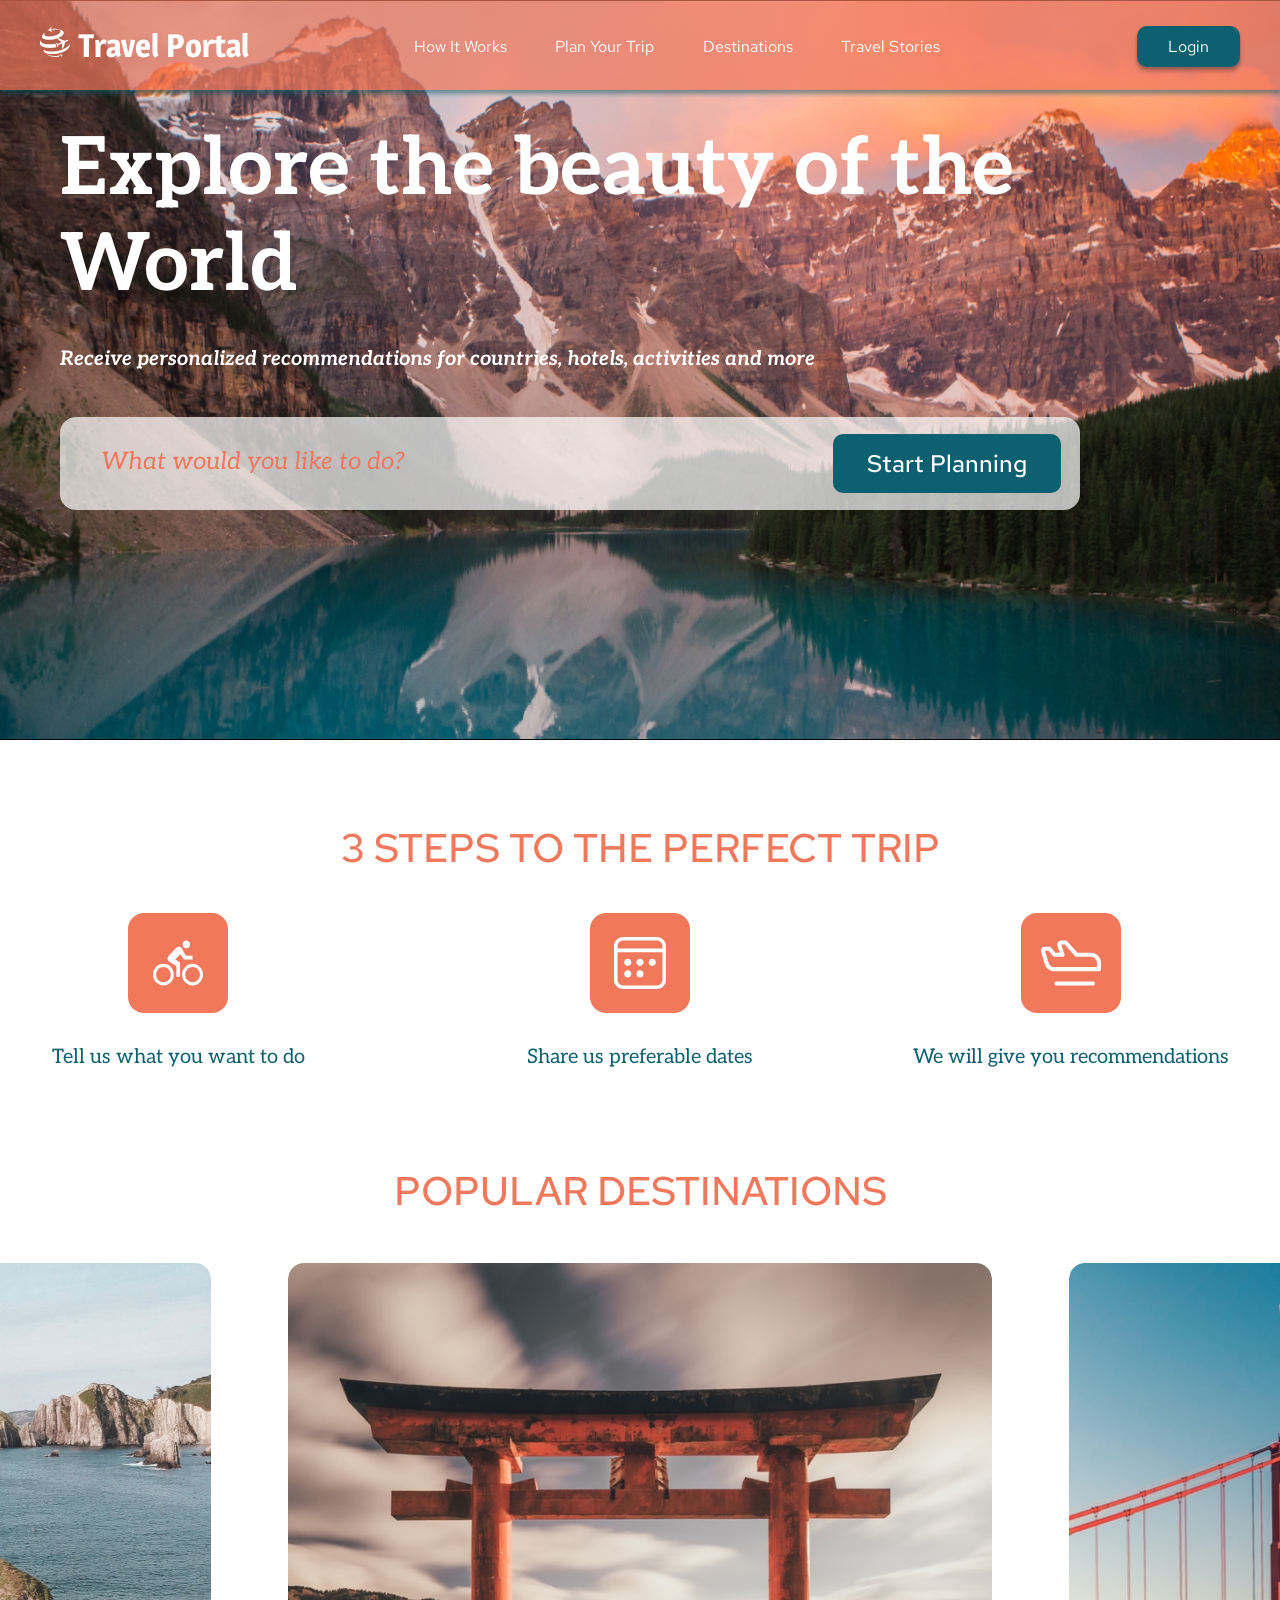
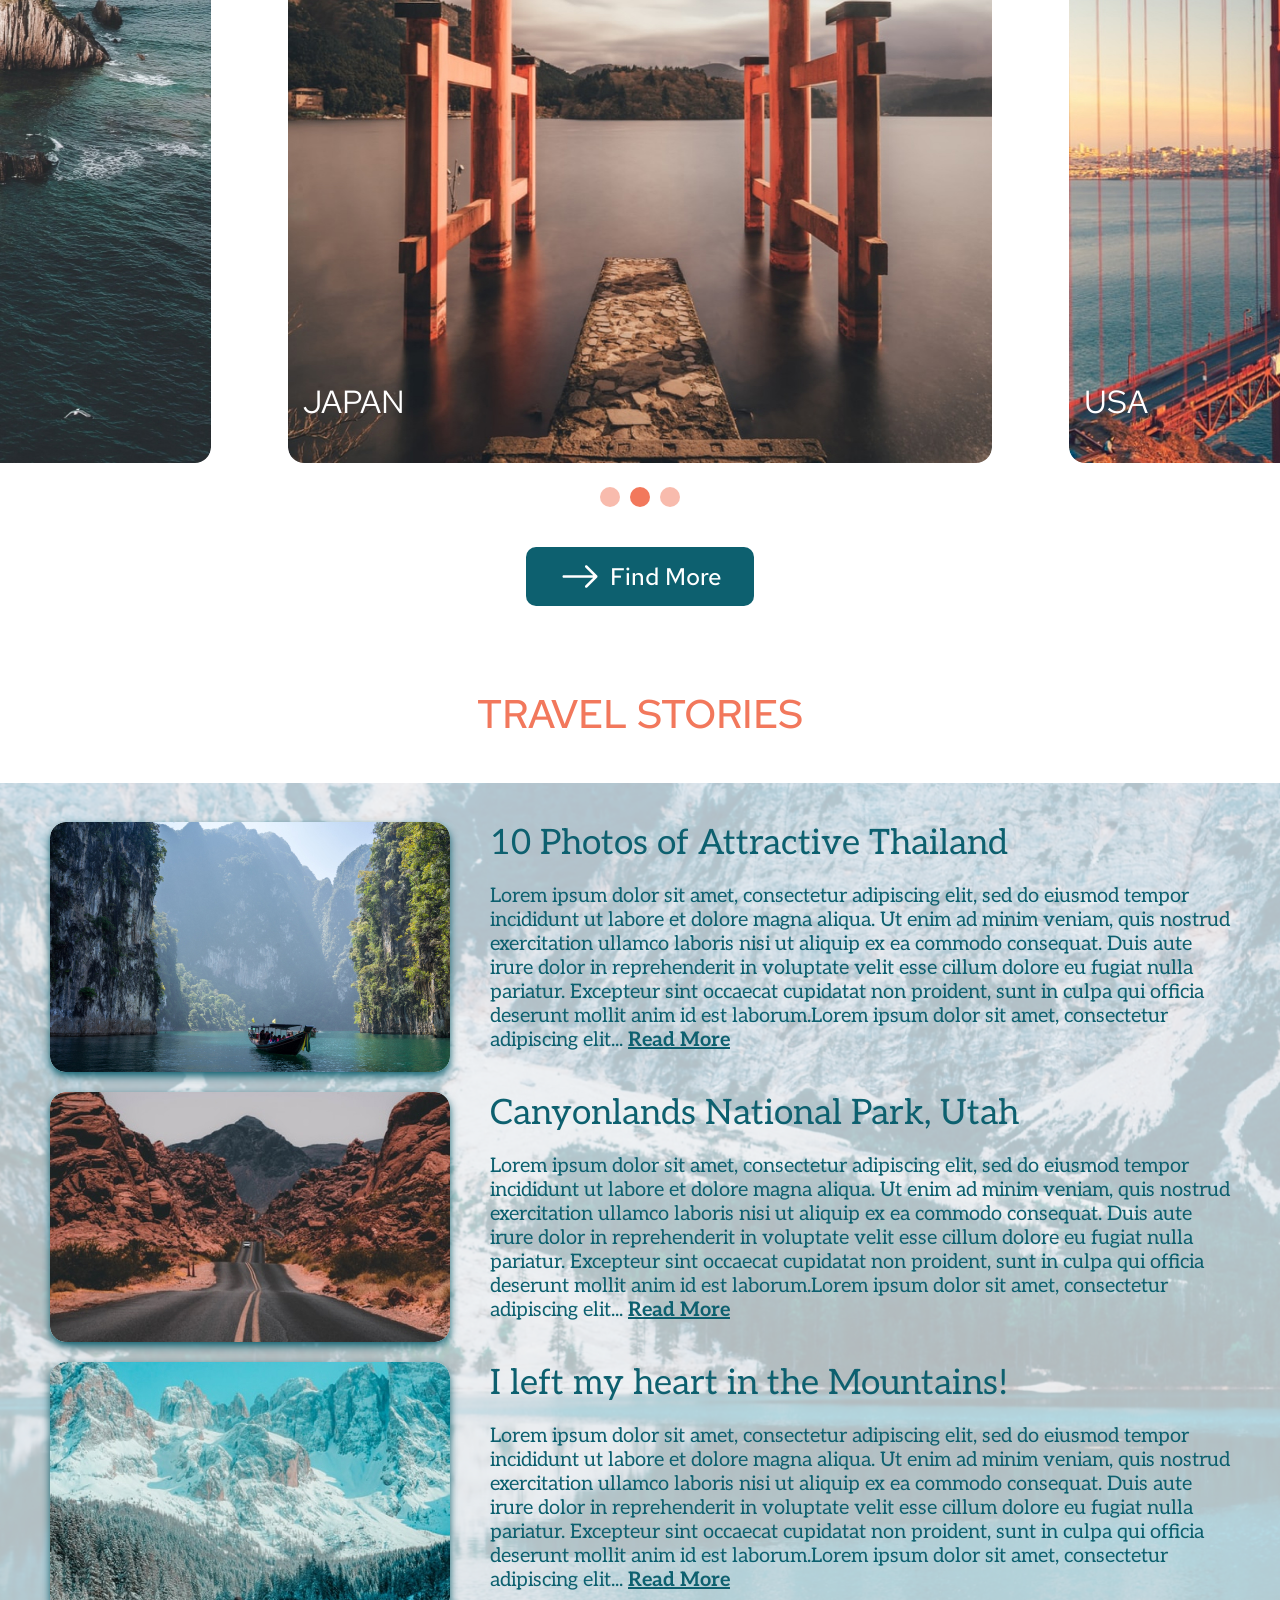
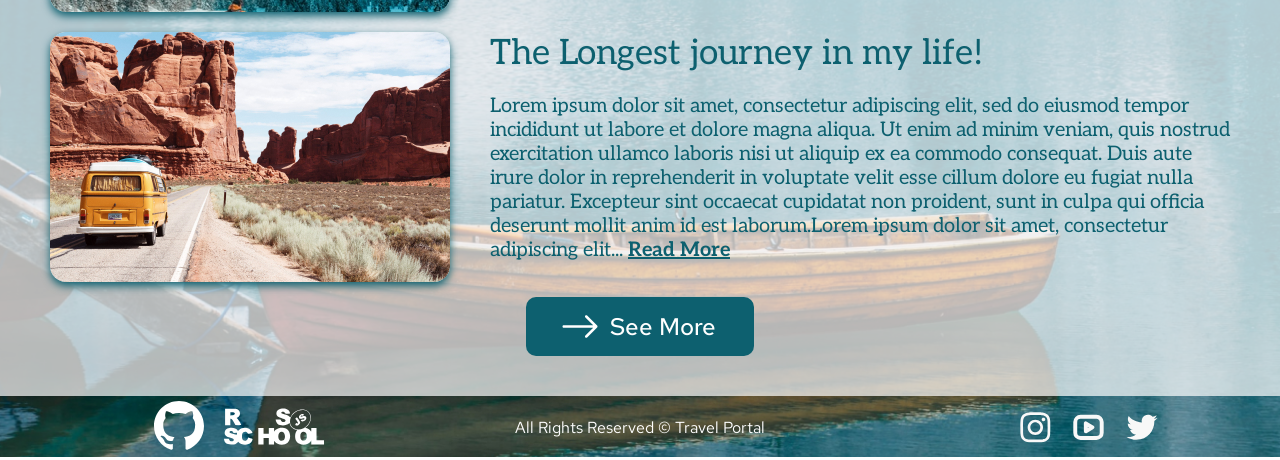
==== commit 213e9976: "Merge pull request #30 from rolling-scopes-school/travel fix: edit preview bg, footer bg, destinatio" ====
--- a/travel/index.html
+++ b/travel/index.html
@@ -52,6 +52,7 @@
   <main class="main">
     <div class="container main-container">
       <section class="section section-preview" id="preview">
+        <div class="preview_wrapper">
         <div class="title_content">
           <h1 class="title">Explore the beauty of the World</h1>
           <p class="title2"><b>Receive personalized recommendations for countries, hotels, activities and more</b></p>
@@ -60,6 +61,7 @@
           <input type="text" id="plan" class="plan" placeholder="What would you like to do?">
           <button class="btn_plan"><span class="startplan">Start Planning</span></button>
         </form>
+        </div>
       </section>
       <section class="section section-steps" id="steps">
         <h2 class="section-title steps_title">3 STEPS TO THE PERFECT TRIP</h2>
@@ -96,23 +98,29 @@
         </div>
       </section>
       <section class="section section-destinations" id="destinations">
+        <div class="dest_wrapper">
         <h2 class="section-title dest_title">POPULAR DESTINATIONS</h2>
-        <div class="dest_photo">
-          <div class="dest_item1">
+        <div class="dest_photo_wrapper">
+          <div class = "dest_navigation_left"><img src="assets/svg/arrow_left.svg" class="dest_icon1" alt="arrow_left"></div>
+          <div class = "dest_navigation_right"><img src="assets/svg/arrow_right.svg" class="dest_icon2"  alt="arrow_right"></div>
+          <div class="dest_item item1">
+            <img src="assets/img/destination_1.jpg" class="dest_photo spain1" alt="spain-photo">
+            <img src="assets/img/destination_1_mobile.jpg" class="dest_photo spain2" alt="spain-photo">
             <p class="dest_text">SPAIN</p>
-            <p class="dest_text_mobile">SPAIN</p>
-            <div class = "dest_navigation">
-              <img src="assets/svg/arrow_left.svg" class="dest_icon1" alt="arrow_left">
-              <img src="assets/svg/arrow_right.svg" class="dest_icon2"  alt="arrow_right">
-            </div>
-          </div>
-          <div class="dest_item2">
+
+          </div>
+          <div class="dest_item item2">
+            <img src="assets/img/destination_2.jpg" class="dest_photo japan1" alt="japan-photo">
+            <img src="assets/img/destination_2_mobile.jpg" class="dest_photo japan2" alt="japan-photo">
             <p class="dest_text">JAPAN</p>
           </div>
-          <div class="dest_item3">
+          <div class="dest_item item3">
+            <img src="assets/img/destination_3.jpg" class="dest_photo usa1" alt="usa-photo">
+            <img src="assets/img/destination_3_mobile.jpg" class="dest_photo usa2" alt="usa-photo">
             <p class="dest_text">USA</p>
           </div>
         </div>
+      </div>
         <div class="dest_bottom">
           <div class="slider_btn">
             <div class="slider slider_1"></div>
--- a/travel/style.css
+++ b/travel/style.css
@@ -7,6 +7,7 @@
 }
 
 body {
+  overflow-x: hidden;
   width: 100%;
   font-family: 'Aleo';
   font-size: 16px;
@@ -14,15 +15,12 @@
   line-height: 1.2;
   font-weight: normal;
   background-color: #ffffff;
-  background: top center url('assets/img/header_img.jpg') no-repeat,
-    bottom center url('assets/img/bottom_img.jpg') no-repeat;
   margin: 0 auto;
 }
 
 .container {
   max-width: 1440px;
   margin: 0 auto;
-  overflow: hidden;
 }
 .body_opacity {
   position: fixed;
@@ -37,34 +35,35 @@
   transition: 1s;
 }
 .body_opacity_active {
-  opacity: 0.5;
+  opacity: 0.4;
   visibility: visible;
 }
 
 
 /* ------------ header start ------------ */
 
+.header {
+  position: relative;
+  max-width: 1440px;
+  background: rgba(242, 120, 92, 0.7);
+  box-shadow: 0px 4px 4px rgba(13, 96, 111, 0.5);
+  margin: 0 auto;
+  z-index: 5;
+}
 .header-container {
-  max-width: 1200px;
+  max-width: 1230px;
   height: 90px;
   display: flex;
   justify-content: space-between;
   align-items: center;
-  flex-wrap: wrap;
-}
-
-.header {
-  background: rgba(242, 120, 92, 0.7);
-  box-shadow: 0px 4px 4px rgba(13, 96, 111, 0.5);
-  max-width: 1440px;
-  margin: 0 auto;
+  padding: 0 15px;
 }
 
 .portal {
   display: flex;
   align-items: flex-end;
   transition: 0.5s;
-  padding-bottom: 4px;
+  margin-bottom: 2px;
 }
 
 .portal:hover {
@@ -88,7 +87,6 @@
 .login {
   width: 103px;
   height: 41px;
-  margin-left: 28px;
   cursor: pointer;
   background-color: #0D606F;
   border-radius: 10px;
@@ -96,8 +94,8 @@
   box-shadow: 0px 4px 4px rgba(0, 0, 0, 0.25),
     0px 2px 3px rgba(13, 96, 111, 0.16);
   font-family: 'Red Hat Text', sans-serif;
+  margin-top: 3px;
   transition: 0.5s;
-
 }
 
 .login:hover {
@@ -105,19 +103,20 @@
 }
 
 .login_text {
-  padding: 10px 30px 10px 25px;
   font-family: 'Red Hat Text', sans-serif;
   font-size: 16px;
   color: #ffffff;
 }
 
 .nav-list {
-  width: 527px;
   display: flex;
   justify-content: space-between;
   list-style: none;
   flex-wrap: wrap;
+  width: 527px;
   padding-left: 0;
+  margin-top: 20px;
+  margin-right: 32px;
 }
 .account {
   display: none;
@@ -160,7 +159,7 @@
   position: relative;
   cursor: pointer;
   margin-top: 7px;
-  margin-right: 9px;
+  margin-right: 8px;
 }
 .header_burger:hover, .header_burger:focus, .header_burger:active {
   filter: invert(50%) drop-shadow(2px 3px 5px black);
@@ -190,7 +189,13 @@
 /* ------------ section-preview start------------ */
 
 .section-preview {
-  padding: 32px 428px 309px 120px;
+  background: url('assets/img/header_img.jpg') top center/cover no-repeat;
+  margin-top: -90px;
+  padding-top: 90px;
+  margin-bottom: 55px;
+}
+.preview_wrapper {
+  padding: 32px 428px 254px 120px;
 }
 
 .title {
@@ -283,7 +288,9 @@
 
 .section-steps {
   padding-top: 5px;
-  max-width: 1177px;
+  max-width: 1207px;
+  padding-left: 15px;
+  padding-right: 15px;
   margin: 0 auto;
 }
 
@@ -346,39 +353,33 @@
 /* ------------ section-destinations start ------------ */
 
 .section-destinations {
-  width: 2520px;
+  position: relative;
+  top: 0;
+  left: 0;
+  max-width: 1440px;
+  overflow-x: hidden;
   padding-top: 45px;
-  margin: 0 auto;
-  margin-left: -540px;
-}
-
+}
+
+.dest_title {
+  margin-bottom: 48px;
+}
+.dest_photo_wrapper {
+  display: flex;
+  justify-content: center;
+}
+.spain2, .japan2, .usa2 {
+  display: none;
+}
+
+.dest_item {
+  max-height: 800px;
+  margin: 0 30px;
+}
 .dest_photo {
-  display: flex;
-  justify-content: space-between;
-}
-
-.dest_item1 {
-  width: 800px;
-  height: 800px;
-  background: url('assets/img/destination_1.jpg') no-repeat;
-  margin: 15px 28px 0 0;
-}
-
-.dest_item2 {
-  width: 800px;
-  height: 800px;
-  background: url('assets/img/destination_2.jpg') no-repeat;
-  margin: 15px 28px 0 28px;
-}
-
-.dest_item3 {
-  width: 800px;
-  height: 800px;
-  background: url('assets/img/destination_3.jpg') no-repeat;
-  margin: 15px 0 0 28px;
-}
-
-.dest_navigation {
+  border-radius: 16px;
+}
+.dest_navigation_left, .dest_navigation_right {
   display: none;
 }
 
@@ -386,7 +387,9 @@
   font-family: 'Red Hat Text', sans-serif;
   font-size: 32px;
   color: #ffffff;
-  padding: 690px 0 0 15px;
+	position: relative;
+	bottom: 117px;
+	left: 15px;
 }
 .dest_text_mobile {
   display: none;
@@ -450,12 +453,14 @@
 /* ------------ section-stories start ------------ */
 
 .section-stories {
+  background: url('assets/img/bottom_img.jpg') top 93px center/cover no-repeat;
   margin-top: 84px;
+  margin-bottom: -61px;
+  padding-bottom: 61px;
 }
 
 .stories_bg {
   background-color: rgba(255, 255, 255, 0.7);
-  height: 1270px;
 }
 
 .story {
@@ -469,14 +474,15 @@
   padding-top: 40px;
 }
 .story4 {
-  margin-bottom: 35px;
+  margin-bottom: 40px;
 }
 .story_bottom {
   margin-top: 5px;
+  padding-bottom: 40px;
 }
 
 .stories_title {
-  padding-bottom: 12px;
+  padding-bottom: 11px;
 }
 
 .btn_story {
@@ -546,6 +552,7 @@
 /* ------------ footer start ------------ */
 
 .footer {
+  position: relative;
   margin: 0 auto;
 }
 
@@ -560,7 +567,7 @@
   justify-content: space-between;
   align-items: center;
   margin-right: 102px;
-  margin-top: 12px;
+  margin-top: 15px;
 }
 
 .footer_icon {
@@ -581,8 +588,7 @@
   font-size: 16px;
   color: #ffffff;
   padding-right: 53px;
-  margin-top: 10px;
-  margin-right: 5px;
+  margin-top: 15px;
 }
 
 .footer-link {
@@ -609,6 +615,8 @@
 }
 
 .my_page {
+  display: flex;
+  flex-wrap: nowrap;
   margin-left: 124px;
 }
 .my_page2 {
@@ -620,15 +628,22 @@
 /* --- media queries start --- */
 
 @media (max-width: 1439px) {
-  .story:first-child {
-    padding-top: 5px;
-  }
   .story {
     margin: 0 auto;
-    padding: 0 15px 5px 15px;
-  }
-  .section-preview {
+    padding: 10px;
+  }
+  .preview_wrapper {
     padding: 32px 200px 230px 60px;
+  }
+  .dest_item {
+    flex: 0 0 55%;
+    margin: 0 3%;
+  }
+  .dest_photo {
+    width: 100%;
+    height: 100%;
+    object-fit: fill;
+    border-radius: 16px;
   }
 }
 
@@ -638,52 +653,29 @@
   }
   .title {
     font-size: 60px;
+    line-height: 60px;
+  }
+  .portal_text {
+    font-size: 26px;
   }
   .nav-list {
-    width: 420px;
-  }
-  .section-preview {
-    margin: 0;
+    width: 100%;
+    margin-right: 0;
+  }
+  .nav-item {
+    padding-right: 10px;
+  }
+  .nav-link {
+    line-height: 20px;
   }
   .section-title {
     font-size: 32px;
   }
-  .section-preview {
-    padding: 32px 60px 320px 60px;
-  }
-  .section-destinations {
-    margin: 0;
-  }
-  .story_img {
-    margin-right: 40px;
-  }
-  .dest_item1 {
-    width: 550px;
-    height: 380px;
-    background-size: 100% 100%;
-    background: url('assets/img/destination_1_mobile.jpg') cover no-repeat;
-    border-radius: 16px;
-    margin: 15px 15px 0 0;
-  }
-  .dest_item2 {
-    width: 550px;
-    height: 380px;
-    background-size: 100% 100%;
-    background: url('assets/img/destination_2_mobile.jpg') cover no-repeat;
-    border-radius: 16px;
-    margin: 15px 15px 0 15px;
-  }  
-  .dest_item3 {
-    width: 550px;
-    height: 380px;
-    background-size: 100% 100%;
-    background: url('assets/img/destination_3_mobile.jpg') cover no-repeat;
-    border-radius: 16px;
-    margin: 15px 0 0 15px;
-  }
-  .dest_text {
-    padding: 160px 0 0 15px;
-    font-size: 16px;
+  .preview_wrapper {
+    padding: 32px 60px 180px 60px;
+  }
+  .startplan {
+    font-size: 20px;
   }
   .story_img {
     display: none;
@@ -695,76 +687,73 @@
     margin-right: 10px;
     margin-bottom: 15px;
   }
-
-
+  .story_text {
+    font-size: 16px;
+  }
+  .my_page {
+    margin-left: 0;
+  }
+  .footer_text {
+    padding-right: 0;
+  }
 }
 @media (max-width: 768px) {
   .title {
     font-size: 40px;
     line-height: 50px;
   }
-  .nav-list {
-    width: 320px;
-  }
   .portal {
-    width: 20%;
-  }
-  .nav {
-    width: 60%;
-  }
-  .login_button {
-    width: 20%;
+    width: 10%;
+    margin-right: 20px;
+  }
+  .login {
+    margin-left: 30px;
   }
   .portal_text {
     font-size: 16px;
   }
-  .nav-item {
-    width: 20%;
+  .nav {
+    padding: 0 30px;
   }
   .nav-link {
-    font-size: 12px;
     line-height: 20px;
   }
   .section-title {
     font-size: 24px;
   }
-  .section-preview {
-    padding: 32px 60px 350px 60px;
+  .preview_wrapper {
+    padding: 32px 60px 80px 60px;
   }
   .plan, ::placeholder {
-    font-size: 18px;
+    font-size: 16px;
   }
   .startplan {
     font-size: 16px;
   }
-  .dest_item1 {
-    width: 360px;
-    height: 210px;
-    background-size: 100% 100%;
-    background: url('assets/img/destination_1_mobile.jpg') cover no-repeat;
-    border-radius: 16px;
-    margin: 15px 15px 0 0;
-  }
-  .dest_item2 {
-    width: 360px;
-    height: 210px;
-    background-size: 100% 100%;
-    background: url('assets/img/destination_2_mobile.jpg') cover no-repeat;
-    border-radius: 16px;
-    margin: 15px 15px 0 15px;
-  }  
-  .dest_item3 {
-    width: 360px;
-    height: 210px;
-    background-size: 100% 100%;
-    background: url('assets/img/destination_3_mobile.jpg') cover no-repeat;
-    border-radius: 16px;
-    margin: 15px 0 0 15px;
+  .btn_plan {
+    height: 40px;
+    margin-right: 10px;
+  }
+  .plan {
+    margin: 20px 0;
+    padding-left: 20px;
+  }
+  .steps_text {
+    font-size: 16px;
+  }
+  .dest_text {
+    font-size: 24px;
+    bottom: 60px;
+  }
+  .section-stories {
+    margin-top: 40px;
+  }
+  .story:first-child {
+    padding-top: 60px;
   }
   .story_text {
     display: none;
   }
-
   .text_hide {
     display: block;
     font-weight: 400;
@@ -776,12 +765,16 @@
     font-size: 24px;
     font-weight: 700;
   }
-  .my_page {
-    margin-left: 20px;
-  }
   .footer_text {
-    margin-right: 0;
-    padding-right: 10px;
+    font-size: 12px;
+  }
+  .footer-link {
+    width: 30px;
+    height: 30px;
+  }
+  .rsschool {
+    width: 60px;
+    height: 30px;
   }
   .footer_nav {
     padding-left: 10px;
@@ -800,11 +793,14 @@
     margin: 0;
   }
   .login {
-    width: 60px;
+    width: 70px;
     margin: 0;
   }
-  .nav-list {
-    width: 280px;
+  .nav-item {
+    font-size: 12px;
+  }
+  .title2 {
+    font-size: 16px;
   }
   .text_hide {
     font-size: 12px;
@@ -813,18 +809,22 @@
     font-size: 13px;
   }
   .plan {
-    margin: 0;
+    margin: 15px 0;
+    padding-left: 5px;
+  }
+  .footer_text {
+    font-size: 10px;
+  }
+  .footer_nav {
+    margin-right: 0;
   }
 }
 
 @media (max-width: 390px) {
-  body { 
-    background: top center url('assets/img/header_img_mobile.jpg') no-repeat,
-    bottom center url('assets/img/bottom_img_mobile.jpg') no-repeat;
-  }
   .header_mobile {
     display: flex;
     justify-content: space-between;
+    margin-left: 0;
   }
   .header {
     background: linear-gradient(to bottom,#0D606F 0%, rgba(13, 96, 111, 0) 70%);
@@ -847,6 +847,7 @@
     right: 0;
     width: 165px;
     height: 250px;
+    padding: 0;
     background-color: #F2785C;
     border-radius: 10px;
     filter: drop-shadow(0px 4px 3px rgba(13, 96, 111, 0.25));
@@ -868,20 +869,26 @@
   }
   .nav-item {
     width: 100%;
-    padding-bottom: 1px;
+
+    padding-right: 0;
   }
   .nav-link {
     font-size: 16px;
+    line-height: 21.17px;
   }
   .close_menu {
     display: block;
     padding: 8px 0 0 8px;
   }
-  .title, .title2, .login, .login_button, .portal, .dest_item2, .dest_item3, .dest_text, .story_img, .footer_text {
+  .title, .title2, .login, .login_button, .portal, .spain1, .japan1, .usa1, .story_img, .footer_text {
     display: none;
   }
   .section-preview {
-    padding: 0 0 55px 0;
+      background: url('assets/img/header_img_mobile.jpg') top center/cover no-repeat;
+      margin-bottom: 0;
+  }
+  .preview_wrapper {
+    padding: 0 0 63px 0;
   }
   .plantrip {
     flex-wrap: nowrap;
@@ -892,7 +899,7 @@
   }
   .plan {
     font-size: 14px;
-    margin-left: 15px;
+    margin-left: 12px;
     padding-top: 7px;
     margin-right: 41px;
   }
@@ -906,16 +913,21 @@
   .startplan {
     font-size: 11px;
   }
+  .section-steps {
+    padding-top: 0;
+    padding-right: 15px;
+  }
+  .steps_title {
+    margin-top: 20px;
+    margin-bottom: 21px;
+  }
   .section-title {
     font-size: 14px;
-  }
-  .threesteps {
-    padding: 0 15px;
   }
   .steps_icon {
     width: 70px;
     height: 70px;
-    margin-top: -20px;
+
     padding: 19px;
   }
   .ic1 {
@@ -928,7 +940,7 @@
   }
   .ic3 {
     width: 40px;
-    height: 30px;
+    height: 31px;
   }
   .steps_text {
     display: none;
@@ -938,7 +950,7 @@
     font-size: 10px;
     font-weight: 400;
     color: #0D606F;
-    padding: 10px 15px 0 15px;
+    padding: 10px 0 0 0;
   }
   .step_mob1 {
     text-align: left;
@@ -946,37 +958,52 @@
   .step_mob2 {
     width: 80%;
     text-align: center;
-    padding-left: 13px;
+    padding-right: 2px;
   }
   .step_mob3 {
     width: 33%;
     text-align: right;
-    margin-left: 10px;
   }
   .section-destinations {
+    padding-top: 0;
+  }
+  .dest_wrapper {
     margin: 0 auto;
     padding: 0 15px;
   }
+  .dest_title {
+    margin-bottom: 20px;
+  }
+  .dest_item {
+    position: relative;
+    height: 210px;
+  }
+  .item1 {
+    order: 1;
+  }
+  .item2 {
+    order: 2;
+  }
+  .item3 {
+    order: 0;
+  }
   .dest_photo {
-    padding-top: 9px;
-  }
-  .dest_item1 {
-    width: 360px;
-    height: 210px;
-    background: url('assets/img/destination_1_mobile.jpg') no-repeat;
-    border-radius: 16px;
-    margin: 0 auto;
-  }
-  .dest_text_mobile {
+    width: calc(100vw - 30px);
+  }
+  .spain2, .japan2, .usa2 {
     display: block;
-    font-family: 'Red Hat Text', sans-serif;
-    font-size: 20px;
-    color: #ffffff;
-    margin: 0 auto;
-    padding: 8px 0 0 15px;
+  }
+  .dest_text {
+    bottom: 220px;
+		left: 15px;
+		font-size: 20px;
+		line-height: 26.46px;
   }
   .dest_bottom {
-    margin-top: -20px;
+    position: relative;
+    bottom: 0;
+    left: 0;
+    margin-top: -18px;
   }
   .slider_btn {
     width: 36px;
@@ -985,6 +1012,7 @@
   .slider {
     width: 8px;
     height: 8px;
+    cursor: pointer;
   }
   .slider_1 {
     background: #f2785c
@@ -992,10 +1020,24 @@
   .slider_2 {
     background: rgba(242, 120, 92, 0.5);;
   }
-  .dest_navigation {
-    display: flex;
-    justify-content: space-between;
-    padding: 57px 5px;
+  .dest_photo_wrapper {
+    position: relative;
+  }
+  .dest_navigation_left {
+    position: absolute;
+		top: 90px;
+		left: 5px;
+    display: block;
+    cursor: pointer;
+    z-index: 1;
+  }
+  .dest_navigation_right {
+    position: absolute;
+		top: 90px;
+		right: 5px;
+    display: block;
+    cursor: pointer;
+    z-index: 1;
   }
   .btn_dest {
     width: 92px;
@@ -1009,24 +1051,19 @@
     margin: 0 6px 0 0;
   }
   .section-stories {
+    background: url('assets/img/bottom_img_mobile.jpg') top 30px center no-repeat;
     margin: 20px 0 0 0;
   }
   .stories_title {
     padding: 0;
+    margin-bottom: 11px;
   }
   .story_title {
     font-size: 11px;
     font-weight: 700;
   }
-  .story_text {
-    display: none;
-  }
   .text_hide {
-    display: block;
-    font-weight: 400;
     font-size: 9px;
-    color: #0d606f;
-    margin-top: 12px;
   }
   .story_text_wrapp {
     margin-top: 5px;
@@ -1066,6 +1103,9 @@
   .rsschool {
     display: none;
   }
+  .footer {
+    margin-top: -61px;
+  }
   .footer-link {
     width: 30px;
     height: 30px;
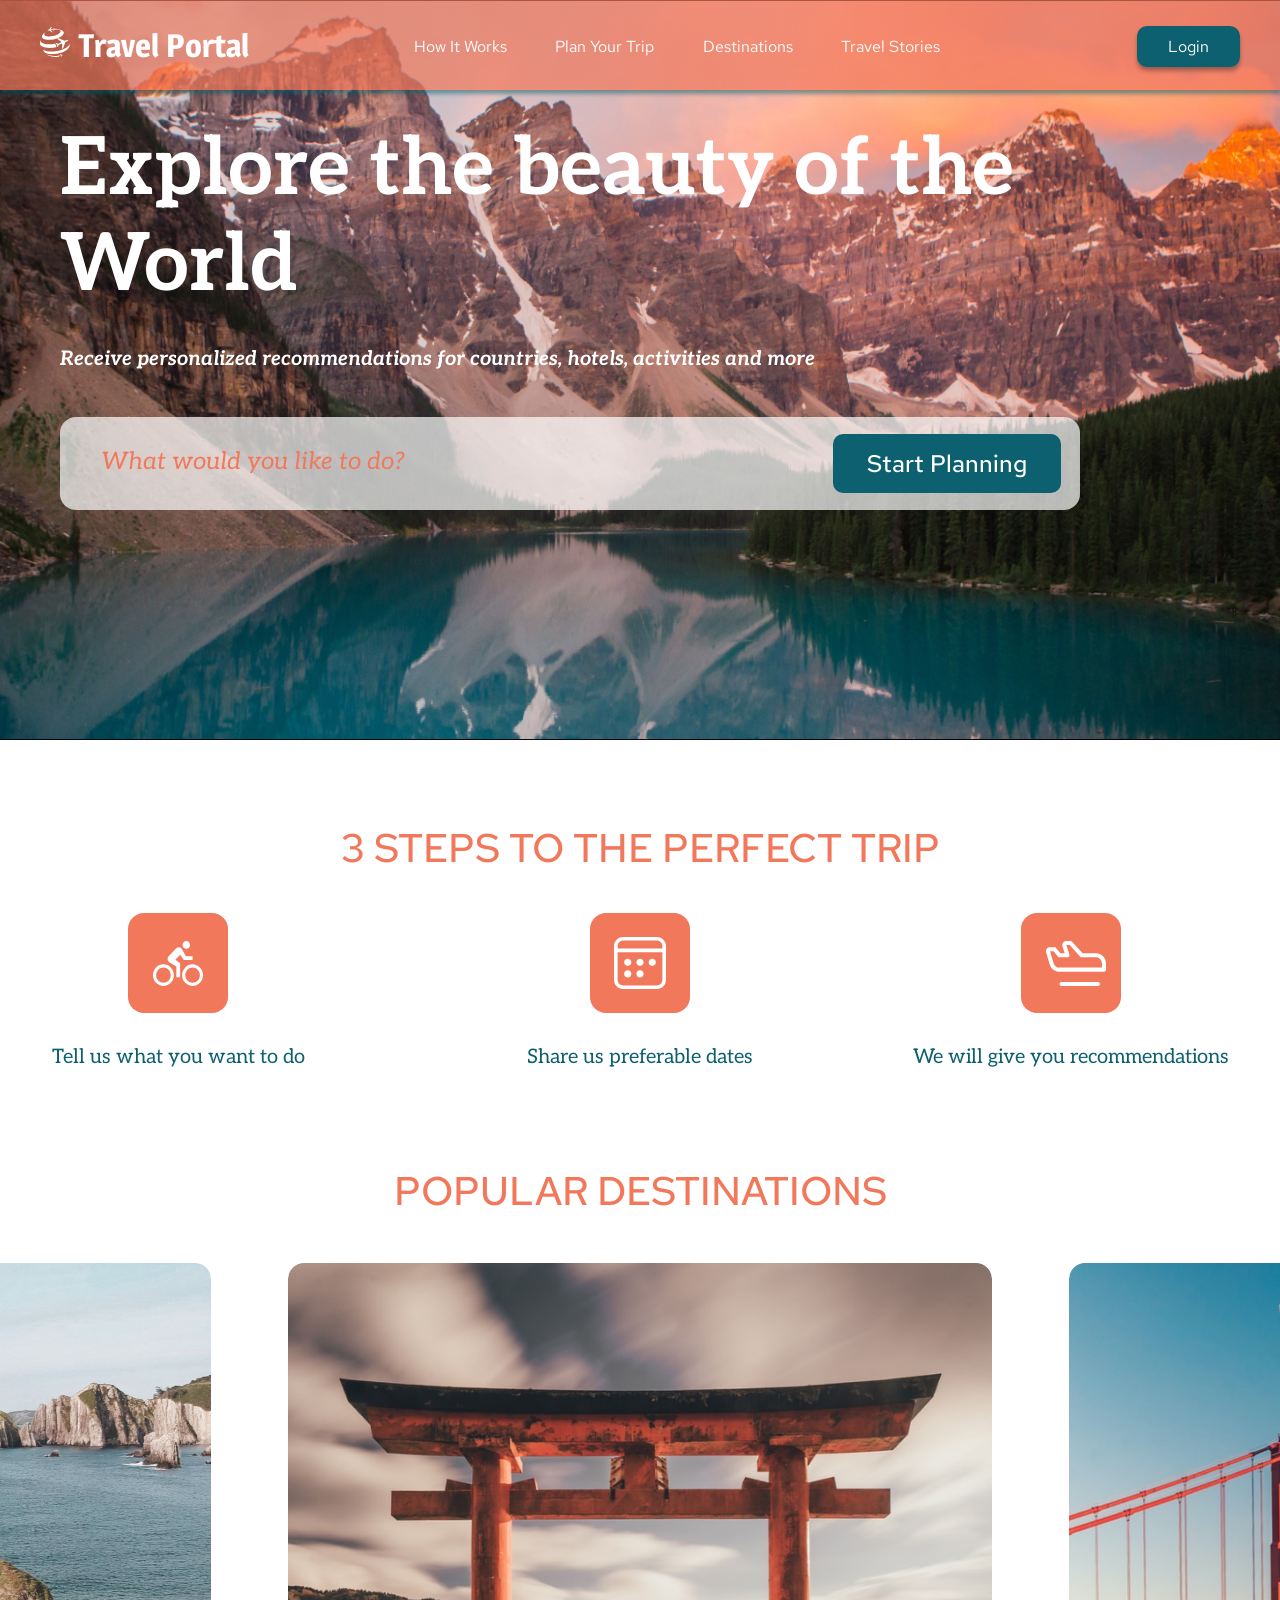
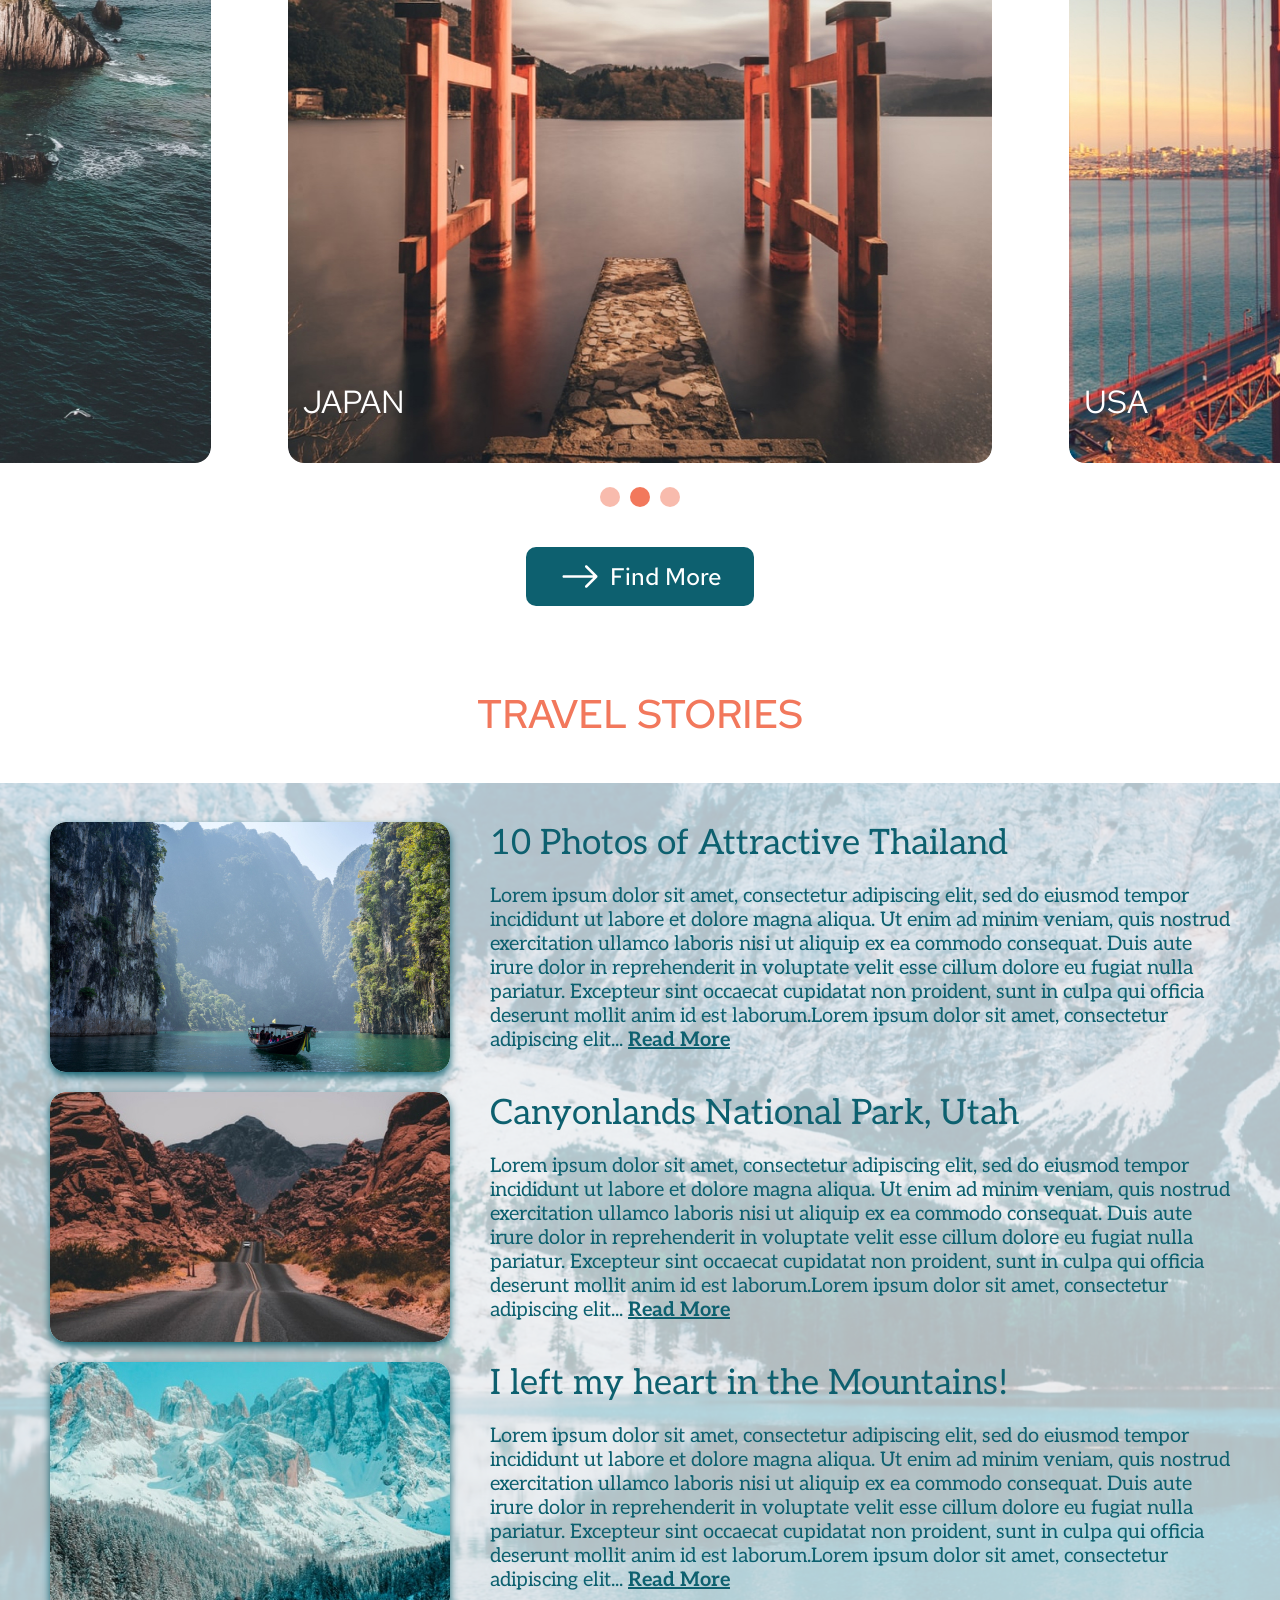
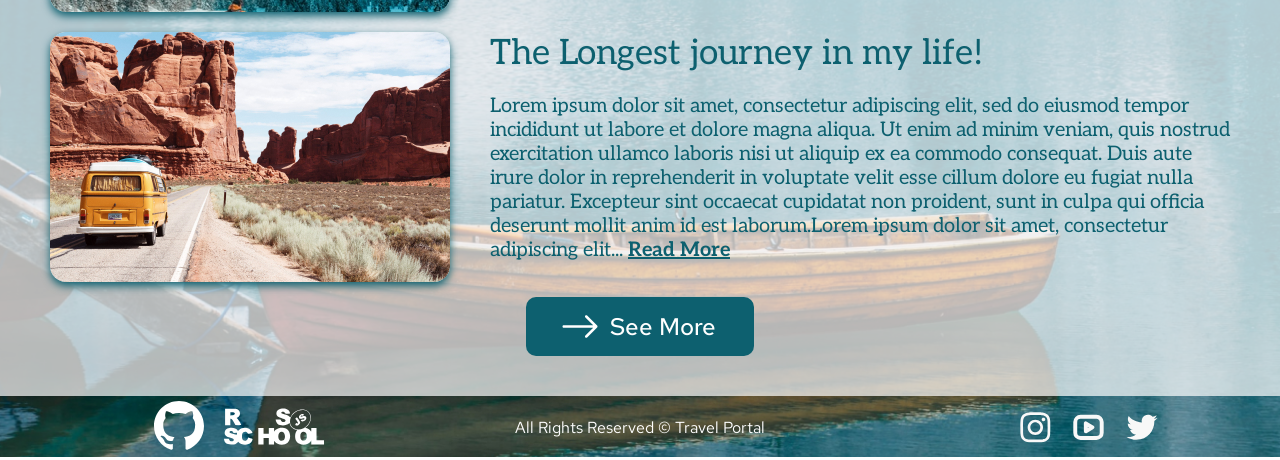
==== commit 5907c56f: "Merge pull request #32 from rolling-scopes-school/travel travel2 fix" ====
--- a/travel/index.html
+++ b/travel/index.html
@@ -76,7 +76,7 @@
           </div>
           <div class = "step_cont2">
           <div class="steps_item">
-            <div class="steps_icon">
+            <div class="steps_icon st2">
               <img src="assets/svg/step_2.svg" class="step_icon ic2" alt="step_icon">
             </div>
             <p class="steps_text">Share us preferable dates</p>
--- a/travel/style.css
+++ b/travel/style.css
@@ -335,6 +335,10 @@
   height: 100px;
   background: #f2785c;
   border-radius: 16px;
+  padding: 28px 25px 27px 25px;
+}
+.st2 {
+  padding: 24px;
 }
 
 .steps_text {
@@ -927,7 +931,6 @@
   .steps_icon {
     width: 70px;
     height: 70px;
-
     padding: 19px;
   }
   .ic1 {
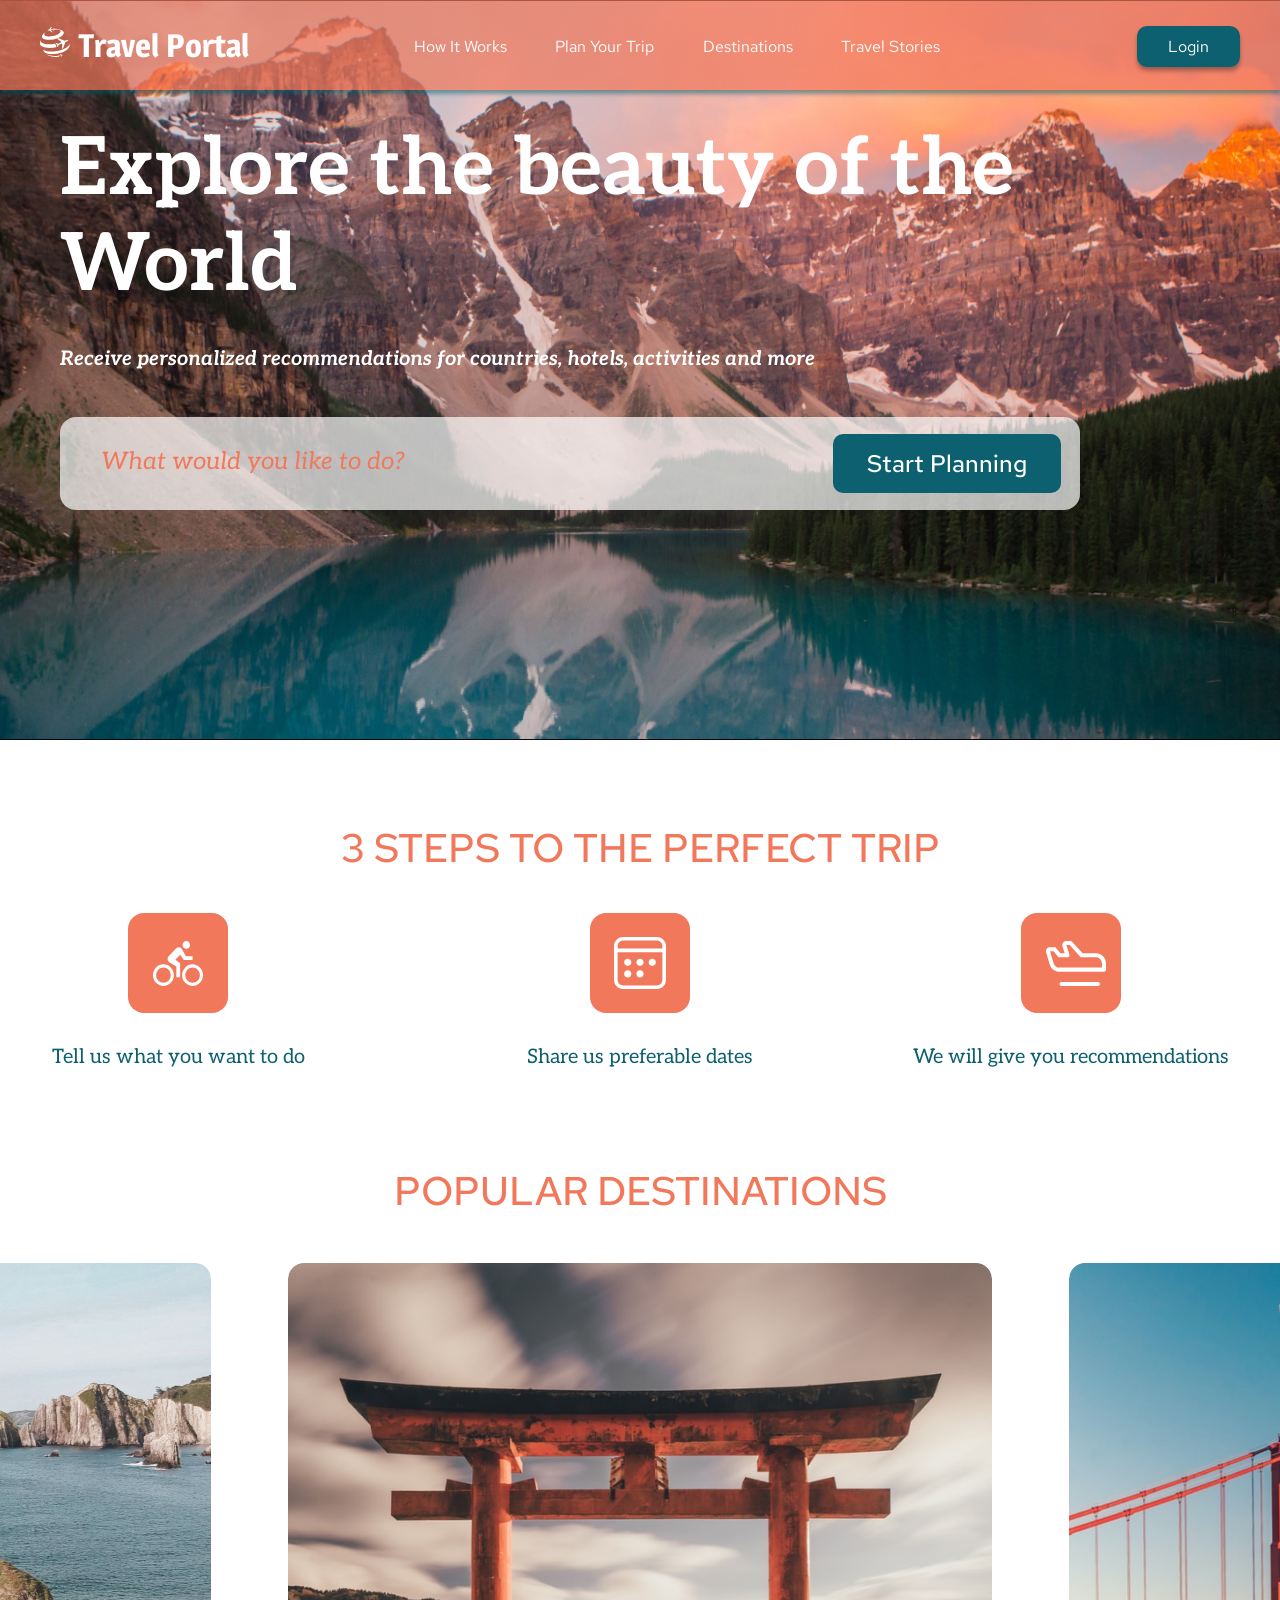
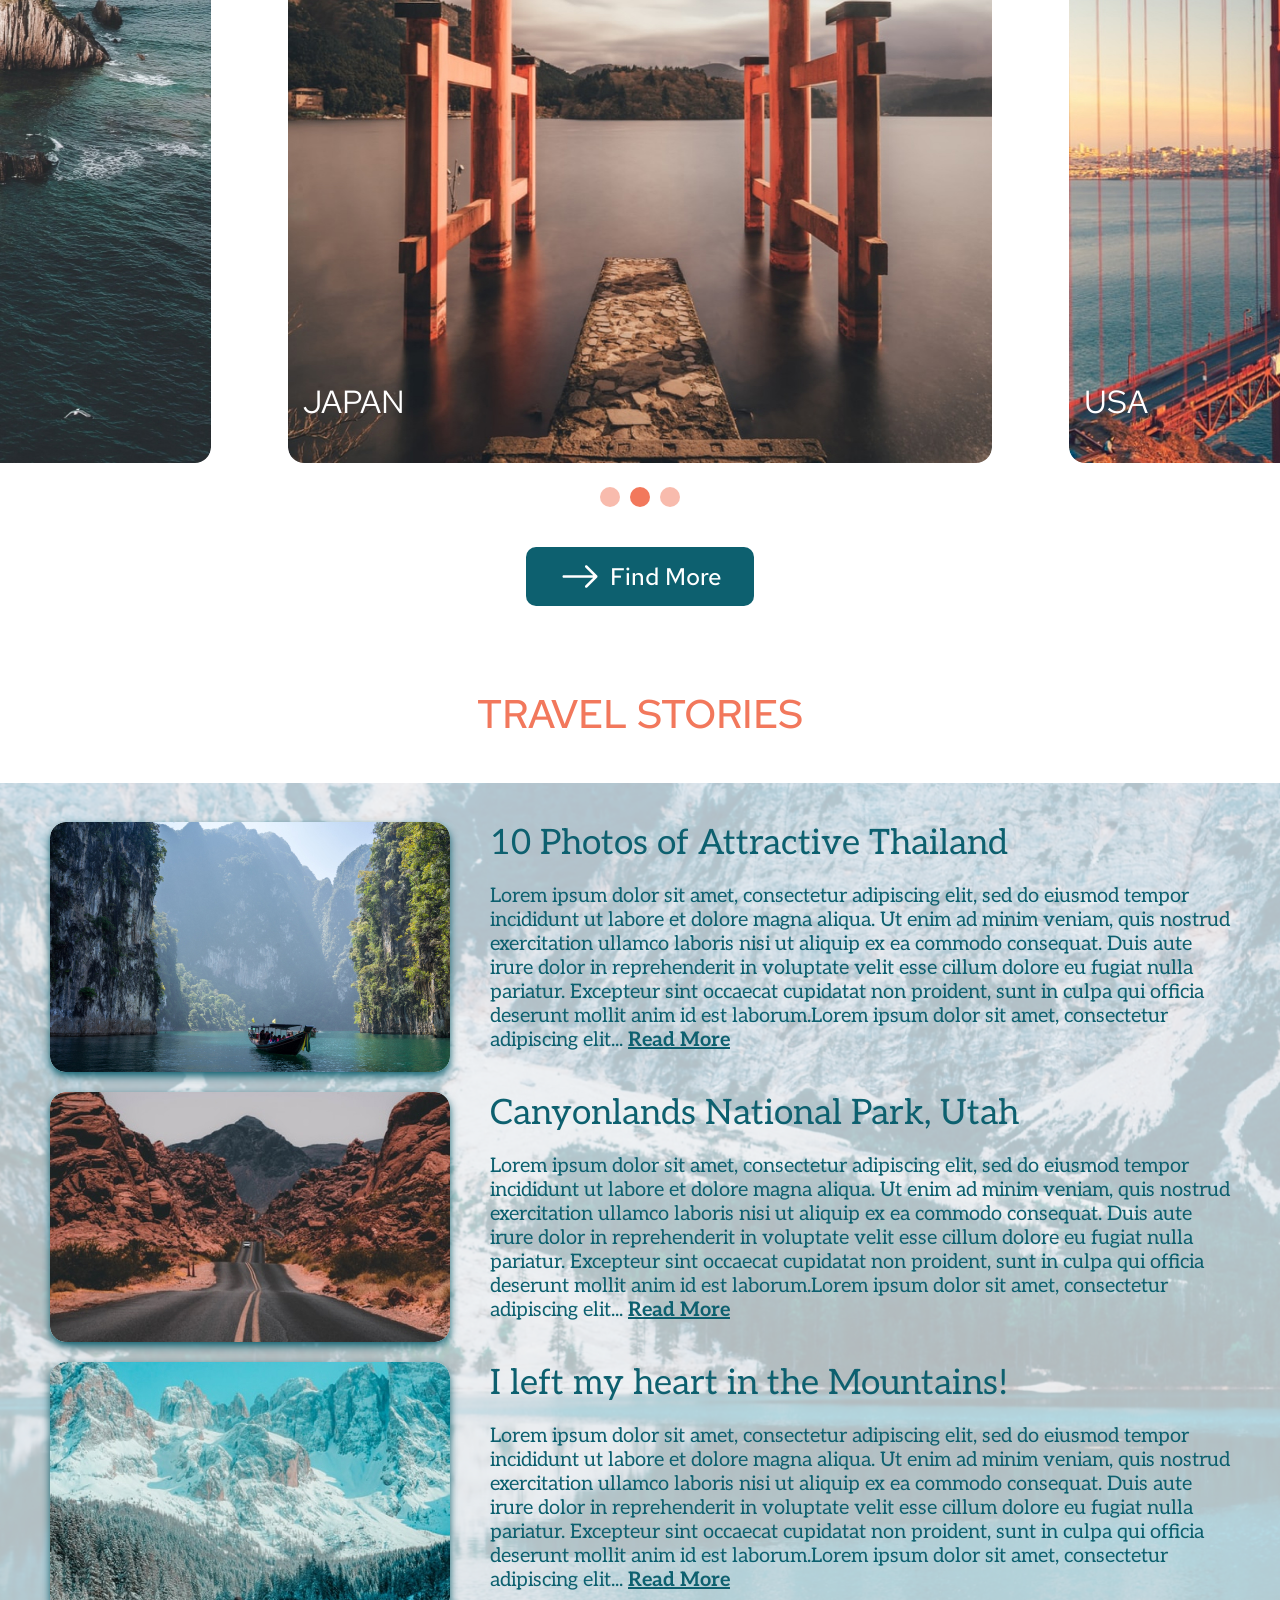
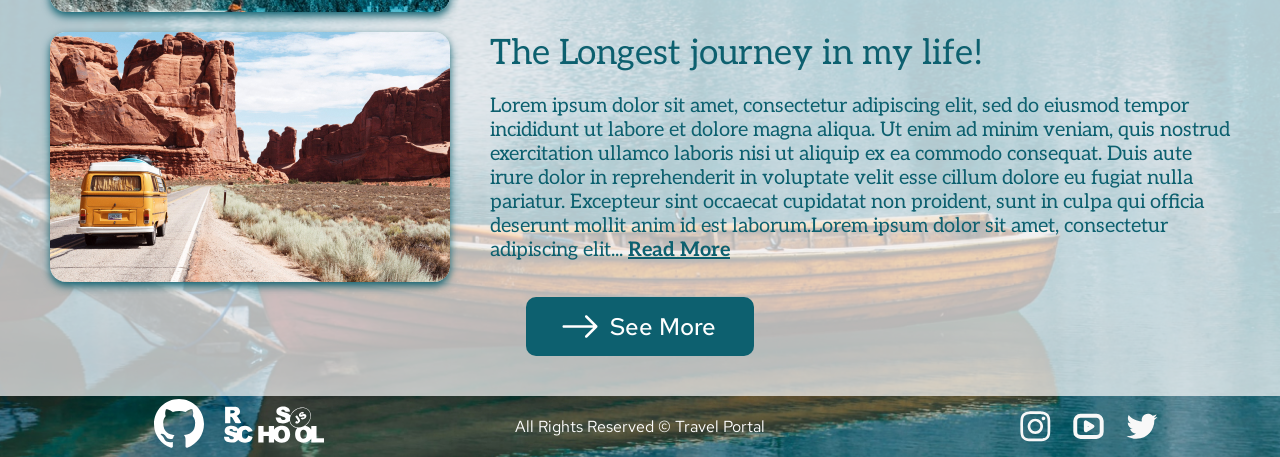
==== commit 77a612dc: "Merge pull request #34 from rolling-scopes-school/travel Travel2 fix: edit footer, btns" ====
--- a/travel/index.html
+++ b/travel/index.html
@@ -127,7 +127,8 @@
             <div class="slider slider_2"></div>
             <div class="slider slider_3"></div>
           </div>
-          <button class="btn_dest"><img src="assets/svg/arrow.svg" class="dest_icon" alt="arrow">Find More</button>
+          <button class="btn_dest">
+            <img src="assets/svg/arrow.svg" class="dest_icon" alt="arrow"><span class="find_more">Find More</span></button>
         </div>
       </section>
       <section class="section section-stories" id="stories">
@@ -218,7 +219,8 @@
             </div>
           </div>
           <div class="story_bottom">
-            <button class="btn_story"><img src="assets/svg/arrow.svg" class="story_icon" alt="arrow">See More</button>
+            <button class="btn_story">
+              <img src="assets/svg/arrow.svg" class="story_icon" alt="arrow"><span class="see_more">See More</span></button>
           </div>
         </div>
       </section>
--- a/travel/style.css
+++ b/travel/style.css
@@ -437,15 +437,17 @@
   border-style: none;
   box-shadow: 0px, 2px rgba(13, 96, 111, 0.16),
     0px, 0px rgba(13, 96, 111, 0.08);
+  color: #ffffff;
+  transition: 0.5s;
+}
+
+.btn_dest:hover {
+  background: #0d202b;
+}
+.find_more {
   font-family: 'Red Hat Text', sans-serif;
   font-weight: 500;
   font-size: 24px;
-  color: #ffffff;
-  transition: 0.5s;
-}
-
-.btn_dest:hover {
-  background: #0d202b;
 }
 
 .dest_icon {
@@ -457,7 +459,7 @@
 /* ------------ section-stories start ------------ */
 
 .section-stories {
-  background: url('assets/img/bottom_img.jpg') top 93px center/cover no-repeat;
+  background: url('assets/img/bottom_img.jpg') top 93px center no-repeat;
   margin-top: 84px;
   margin-bottom: -61px;
   padding-bottom: 61px;
@@ -500,16 +502,18 @@
   border-style: none;
   box-shadow: 0px, 2px rgba(13, 96, 111, 0.16),
     0px, 0px rgba(13, 96, 111, 0.08);
+  color: #ffffff;
+  margin: 0 auto;
+  transition: 0.5s;
+}
+
+.btn_story:hover {
+  background: #0d202b;
+}
+.see_more {
   font-family: 'Red Hat Text', sans-serif;
   font-weight: 500;
   font-size: 24px;
-  color: #ffffff;
-  margin: 0 auto;
-  transition: 0.5s;
-}
-
-.btn_story:hover {
-  background: #0d202b;
 }
 
 .story_icon {
@@ -571,7 +575,8 @@
   justify-content: space-between;
   align-items: center;
   margin-right: 102px;
-  margin-top: 15px;
+  margin-top: 14px;
+  margin-bottom: 14px;
 }
 
 .footer_icon {
@@ -632,6 +637,9 @@
 /* --- media queries start --- */
 
 @media (max-width: 1439px) {
+  .section-stories {
+    background: url('assets/img/bottom_img.jpg') top 93px center/cover no-repeat;
+  }
   .story {
     margin: 0 auto;
     padding: 10px;
@@ -678,7 +686,7 @@
   .preview_wrapper {
     padding: 32px 60px 180px 60px;
   }
-  .startplan {
+  .startplan, .find_more, .see_more  {
     font-size: 20px;
   }
   .story_img {
@@ -731,7 +739,7 @@
   .plan, ::placeholder {
     font-size: 16px;
   }
-  .startplan {
+  .startplan, .see_more, .find_more {
     font-size: 16px;
   }
   .btn_plan {
@@ -748,6 +756,15 @@
   .dest_text {
     font-size: 24px;
     bottom: 60px;
+  }
+  .dest_icon, .story_icon {
+    width: 26px;
+    height: 16px;
+    margin-left: 10px;
+  }
+  .btn_dest, .btn_story {
+    width: 150px;
+    height: 45px;
   }
   .section-stories {
     margin-top: 40px;
@@ -818,6 +835,7 @@
   }
   .footer_text {
     font-size: 10px;
+    margin: 0 auto;
   }
   .footer_nav {
     margin-right: 0;
@@ -1045,8 +1063,10 @@
   .btn_dest {
     width: 92px;
     height: 30px;
+    padding: 7px 12px;
+  }
+  .find_more {
     font-size: 11px;
-    padding: 7px 12px;
   }
   .dest_icon {
     width: 10px;
@@ -1056,6 +1076,8 @@
   .section-stories {
     background: url('assets/img/bottom_img_mobile.jpg') top 30px center no-repeat;
     margin: 20px 0 0 0;
+    margin-bottom: -64px;
+    padding-bottom: 64px;
   }
   .stories_title {
     padding: 0;
@@ -1087,8 +1109,10 @@
   .btn_story {
     width: 92px;
     height: 30px;
+    padding: 7px 13px;
+  }
+  .see_more {
     font-size: 11px;
-    padding: 7px 13px;
   }
   .story_icon {
     width: 10px;
@@ -1106,9 +1130,6 @@
   .rsschool {
     display: none;
   }
-  .footer {
-    margin-top: -61px;
-  }
   .footer-link {
     width: 30px;
     height: 30px;
